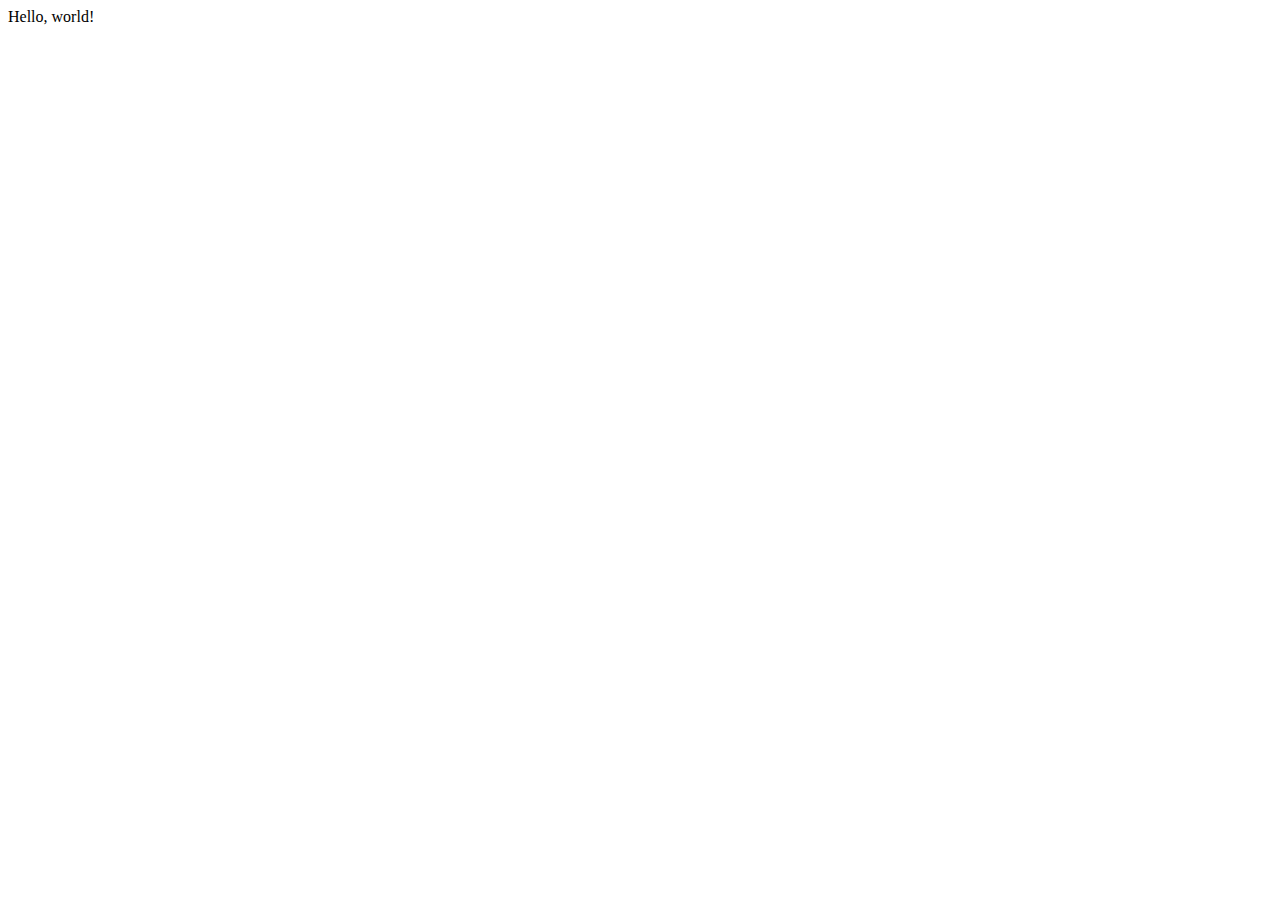
==== index.html @ 50912d26 "2nd commit!" ====
<!DOCTYPE html>
<html lang="en">
<head>
    <meta charset="UTF-8">
    <meta http-equiv="X-UA-Compatible" content="IE=edge">
    <meta name="viewport" content="width=device-width, initial-scale=1.0">
    <title>Jack Pashayan</title>
</head>
<body>
    <div>Hello, world!</div>
</body>
</html>
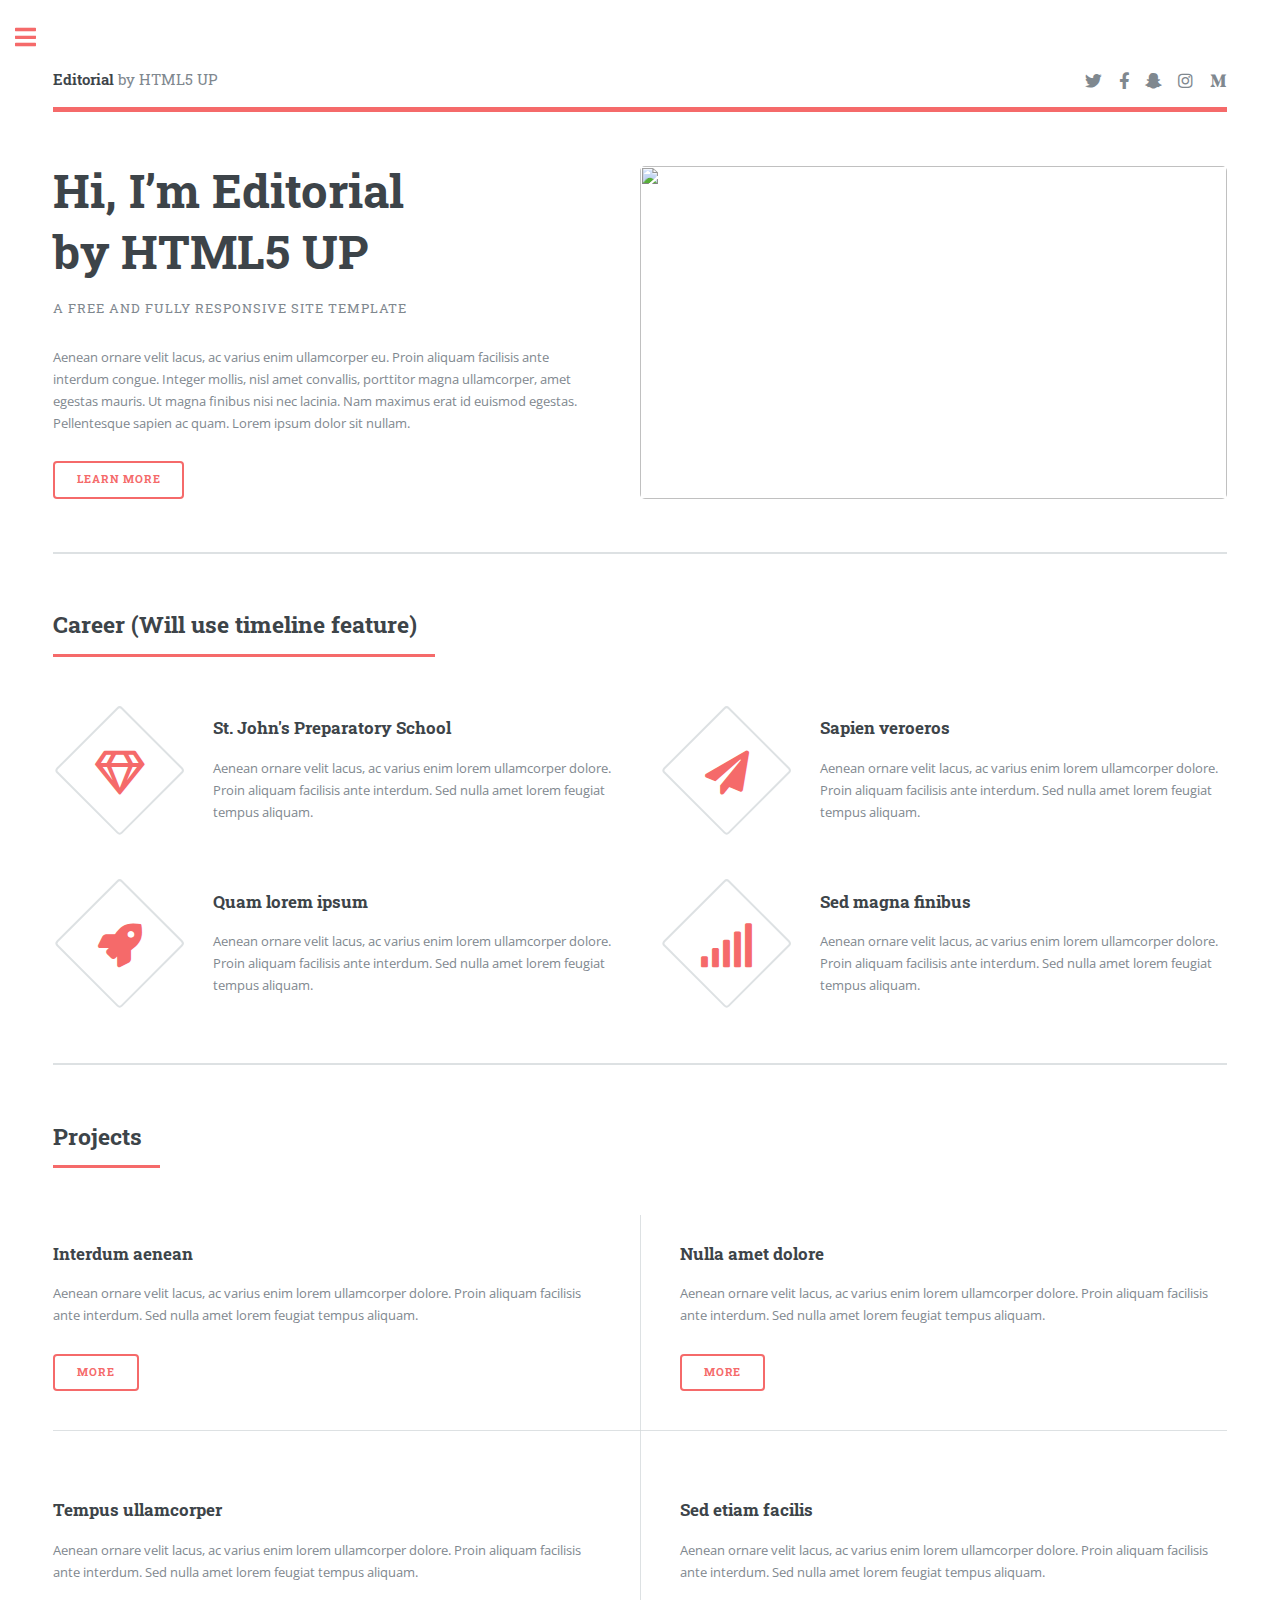
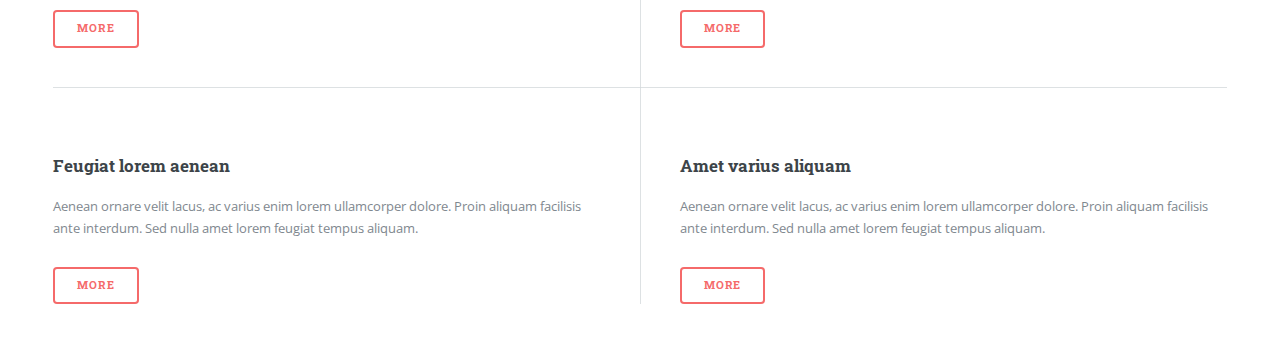
==== commit 8153301e: "setup, more to do" ====
--- a/index.html
+++ b/index.html
@@ -4,9 +4,240 @@
     <meta charset="UTF-8">
     <meta http-equiv="X-UA-Compatible" content="IE=edge">
     <meta name="viewport" content="width=device-width, initial-scale=1.0">
+    <link rel="stylesheet" href="assets/css/main.css">
+
     <title>Jack Pashayan</title>
 </head>
-<body>
-    <div>Hello, world!</div>
+<body class="is-preload">
+    <!-- Wrapper -->
+			<div id="wrapper">
+
+				<!-- Main -->
+					<div id="main">
+						<div class="inner">
+
+							<!-- Header -->
+								<header id="header">
+									<a href="index.html" class="logo"><strong>Editorial</strong> by HTML5 UP</a>
+									<ul class="icons">
+										<li><a href="#" class="icon brands fa-twitter"><span class="label">Twitter</span></a></li>
+										<li><a href="#" class="icon brands fa-facebook-f"><span class="label">Facebook</span></a></li>
+										<li><a href="#" class="icon brands fa-snapchat-ghost"><span class="label">Snapchat</span></a></li>
+										<li><a href="#" class="icon brands fa-instagram"><span class="label">Instagram</span></a></li>
+										<li><a href="#" class="icon brands fa-medium-m"><span class="label">Medium</span></a></li>
+									</ul>
+								</header>
+
+							<!-- Banner -->
+								<section id="banner">
+									<div class="content">
+										<header>
+											<h1>Hi, I’m Editorial<br />by HTML5 UP</h1>
+											<p>A free and fully responsive site template</p>
+										</header>
+										<p>Aenean ornare velit lacus, ac varius enim ullamcorper eu. Proin aliquam facilisis ante interdum congue. Integer mollis, nisl amet convallis, porttitor magna ullamcorper, amet egestas mauris. Ut magna finibus nisi nec lacinia. Nam maximus erat id euismod egestas. Pellentesque sapien ac quam. Lorem ipsum dolor sit nullam.</p>
+										<ul class="actions">
+											<li><a href="#" class="button big">Learn More</a></li>
+										</ul>
+									</div>
+									<span class="image object">
+										<img src="images/pic10.jpg" alt="" />
+									</span>
+								</section>
+
+							<!-- Section -->
+								<section>
+									<header class="major">
+										<h2>Career (Will use timeline feature)</h2>
+									</header>
+									<div class="features">
+										<article>
+											<span class="icon fa-gem"></span>
+											<div class="content">
+												<h3>St. John's Preparatory School</h3>
+												<p>Aenean ornare velit lacus, ac varius enim lorem ullamcorper dolore. Proin aliquam facilisis ante interdum. Sed nulla amet lorem feugiat tempus aliquam.</p>
+											</div>
+										</article>
+										<article>
+											<span class="icon solid fa-paper-plane"></span>
+											<div class="content">
+												<h3>Sapien veroeros</h3>
+												<p>Aenean ornare velit lacus, ac varius enim lorem ullamcorper dolore. Proin aliquam facilisis ante interdum. Sed nulla amet lorem feugiat tempus aliquam.</p>
+											</div>
+										</article>
+										<article>
+											<span class="icon solid fa-rocket"></span>
+											<div class="content">
+												<h3>Quam lorem ipsum</h3>
+												<p>Aenean ornare velit lacus, ac varius enim lorem ullamcorper dolore. Proin aliquam facilisis ante interdum. Sed nulla amet lorem feugiat tempus aliquam.</p>
+											</div>
+										</article>
+										<article>
+											<span class="icon solid fa-signal"></span>
+											<div class="content">
+												<h3>Sed magna finibus</h3>
+												<p>Aenean ornare velit lacus, ac varius enim lorem ullamcorper dolore. Proin aliquam facilisis ante interdum. Sed nulla amet lorem feugiat tempus aliquam.</p>
+											</div>
+										</article>
+									</div>
+								</section>
+
+							<!-- Section -->
+								<section>
+									<header class="major">
+										<h2>Projects</h2>
+									</header>
+									<div class="posts">
+										<article>
+											<a href="#" class="image"><img src="images/pic01.jpg" alt="" /></a>
+											<h3>Interdum aenean</h3>
+											<p>Aenean ornare velit lacus, ac varius enim lorem ullamcorper dolore. Proin aliquam facilisis ante interdum. Sed nulla amet lorem feugiat tempus aliquam.</p>
+											<ul class="actions">
+												<li><a href="#" class="button">More</a></li>
+											</ul>
+										</article>
+										<article>
+											<a href="#" class="image"><img src="images/pic02.jpg" alt="" /></a>
+											<h3>Nulla amet dolore</h3>
+											<p>Aenean ornare velit lacus, ac varius enim lorem ullamcorper dolore. Proin aliquam facilisis ante interdum. Sed nulla amet lorem feugiat tempus aliquam.</p>
+											<ul class="actions">
+												<li><a href="#" class="button">More</a></li>
+											</ul>
+										</article>
+										<article>
+											<a href="#" class="image"><img src="images/pic03.jpg" alt="" /></a>
+											<h3>Tempus ullamcorper</h3>
+											<p>Aenean ornare velit lacus, ac varius enim lorem ullamcorper dolore. Proin aliquam facilisis ante interdum. Sed nulla amet lorem feugiat tempus aliquam.</p>
+											<ul class="actions">
+												<li><a href="#" class="button">More</a></li>
+											</ul>
+										</article>
+										<article>
+											<a href="#" class="image"><img src="images/pic04.jpg" alt="" /></a>
+											<h3>Sed etiam facilis</h3>
+											<p>Aenean ornare velit lacus, ac varius enim lorem ullamcorper dolore. Proin aliquam facilisis ante interdum. Sed nulla amet lorem feugiat tempus aliquam.</p>
+											<ul class="actions">
+												<li><a href="#" class="button">More</a></li>
+											</ul>
+										</article>
+										<article>
+											<a href="#" class="image"><img src="images/pic05.jpg" alt="" /></a>
+											<h3>Feugiat lorem aenean</h3>
+											<p>Aenean ornare velit lacus, ac varius enim lorem ullamcorper dolore. Proin aliquam facilisis ante interdum. Sed nulla amet lorem feugiat tempus aliquam.</p>
+											<ul class="actions">
+												<li><a href="#" class="button">More</a></li>
+											</ul>
+										</article>
+										<article>
+											<a href="#" class="image"><img src="images/pic06.jpg" alt="" /></a>
+											<h3>Amet varius aliquam</h3>
+											<p>Aenean ornare velit lacus, ac varius enim lorem ullamcorper dolore. Proin aliquam facilisis ante interdum. Sed nulla amet lorem feugiat tempus aliquam.</p>
+											<ul class="actions">
+												<li><a href="#" class="button">More</a></li>
+											</ul>
+										</article>
+									</div>
+								</section>
+
+						</div>
+					</div>
+
+				<!-- Sidebar -->
+					<div id="sidebar">
+						<div class="inner">
+
+							<!-- Search -->
+								<section id="search" class="alt">
+									<form method="post" action="#">
+										<input type="text" name="query" id="query" placeholder="Search" />
+									</form>
+								</section>
+
+							<!-- Menu -->
+								<nav id="menu">
+									<header class="major">
+										<h2>Menu</h2>
+									</header>
+									<ul>
+										<li><a href="index.html">Homepage</a></li>
+										<li><a href="generic.html">Generic</a></li>
+										<li>
+											<span class="opener">Submenu</span>
+											<ul>
+												<li><a href="#">Lorem Dolor</a></li>
+												<li><a href="#">Ipsum Adipiscing</a></li>
+											</ul>
+										</li>
+										<li><a href="#">Etiam Dolore</a></li>
+										<li><a href="#">Adipiscing</a></li>
+										<li>
+											<span class="opener">Another Submenu</span>
+											<ul>
+												<li><a href="#">Lorem Dolor</a></li>
+												<li><a href="#">Ipsum Adipiscing</a></li>
+											</ul>
+										</li>
+										<li><a href="#">Maximus Erat</a></li>
+										<li><a href="#">Sapien Mauris</a></li>
+									</ul>
+								</nav>
+
+							<!-- Section -->
+								<section>
+									<header class="major">
+										<h2>Ante interdum</h2>
+									</header>
+									<div class="mini-posts">
+										<article>
+											<a href="#" class="image"><img src="images/pic07.jpg" alt="" /></a>
+											<p>Aenean ornare velit lacus, ac varius enim lorem ullamcorper dolore aliquam.</p>
+										</article>
+										<article>
+											<a href="#" class="image"><img src="images/pic08.jpg" alt="" /></a>
+											<p>Aenean ornare velit lacus, ac varius enim lorem ullamcorper dolore aliquam.</p>
+										</article>
+										<article>
+											<a href="#" class="image"><img src="images/pic09.jpg" alt="" /></a>
+											<p>Aenean ornare velit lacus, ac varius enim lorem ullamcorper dolore aliquam.</p>
+										</article>
+									</div>
+									<ul class="actions">
+										<li><a href="#" class="button">More</a></li>
+									</ul>
+								</section>
+
+							<!-- Section -->
+								<section>
+									<header class="major">
+										<h2>Get in touch with me</h2>
+									</header>
+									<p>Sed varius enim lorem ullamcorper dolore aliquam aenean ornare velit lacus, ac varius enim lorem ullamcorper dolore. Proin sed aliquam facilisis ante interdum. Sed nulla amet lorem feugiat tempus aliquam.</p>
+									<ul class="contact">
+										<li class="icon solid fa-envelope"><a href="#">pashayanjack@gmail.com</a></li>
+										<li class="icon solid fa-phone">(978) 729-8118</li>
+										<li class="icon solid fa-home">82 Ossipee St Somerville, MA 02144<br />
+										Nashville, TN 00000-0000</li>
+									</ul>
+								</section>
+
+							<!-- Footer -->
+								<footer id="footer">
+									<p class="copyright">&copy; Untitled. All rights reserved. Demo Images: <a href="https://unsplash.com">Unsplash</a>. Design: <a href="https://html5up.net">HTML5 UP</a>.</p>
+								</footer>
+
+						</div>
+					</div>
+
+			</div>
+
+		<!-- Scripts -->
+			<script src="assets/js/jquery.min.js"></script>
+			<script src="assets/js/browser.min.js"></script>
+			<script src="assets/js/breakpoints.min.js"></script>
+			<script src="assets/js/util.js"></script>
+			<script src="assets/js/main.js"></script>
+
+	</body>
+</html>
 </body>
 </html>--- a/assets/css/main.css
+++ b/assets/css/main.css
@@ -0,0 +1,2281 @@
+@import url(fontawesome-all.min.css);
+@import url("https://fonts.googleapis.com/css?family=Open+Sans:400,600,400italic,600italic|Roboto+Slab:400,700");
+/*
+	Editorial by HTML5 UP
+	html5up.net | @ajlkn
+	Free for personal and commercial use under the CCA 3.0 license (html5up.net/license)
+*/
+html, body, div, span, applet, object,
+iframe, h1, h2, h3, h4, h5, h6, p, blockquote,
+pre, a, abbr, acronym, address, big, cite,
+code, del, dfn, em, img, ins, kbd, q, s, samp,
+small, strike, strong, sub, sup, tt, var, b,
+u, i, center, dl, dt, dd, ol, ul, li, fieldset,
+form, label, legend, table, caption, tbody,
+tfoot, thead, tr, th, td, article, aside,
+canvas, details, embed, figure, figcaption,
+footer, header, hgroup, menu, nav, output, ruby,
+section, summary, time, mark, audio, video {
+  margin: 0;
+  padding: 0;
+  border: 0;
+  font-size: 100%;
+  font: inherit;
+  vertical-align: baseline; }
+
+article, aside, details, figcaption, figure,
+footer, header, hgroup, menu, nav, section {
+  display: block; }
+
+body {
+  line-height: 1; }
+
+ol, ul {
+  list-style: none; }
+
+blockquote, q {
+  quotes: none; }
+  blockquote:before, blockquote:after, q:before, q:after {
+    content: '';
+    content: none; }
+
+table {
+  border-collapse: collapse;
+  border-spacing: 0; }
+
+body {
+  -webkit-text-size-adjust: none; }
+
+mark {
+  background-color: transparent;
+  color: inherit; }
+
+input::-moz-focus-inner {
+  border: 0;
+  padding: 0; }
+
+input, select, textarea {
+  -moz-appearance: none;
+  -webkit-appearance: none;
+  -ms-appearance: none;
+  appearance: none; }
+
+/* Basic */
+@-ms-viewport {
+  width: device-width; }
+
+body {
+  -ms-overflow-style: scrollbar; }
+
+@media screen and (max-width: 480px) {
+  html, body {
+    min-width: 320px; } }
+
+html {
+  box-sizing: border-box; }
+
+*, *:before, *:after {
+  box-sizing: inherit; }
+
+body {
+  background: #ffffff; }
+  body.is-preload *, body.is-preload *:before, body.is-preload *:after, body.is-resizing *, body.is-resizing *:before, body.is-resizing *:after {
+    -moz-animation: none !important;
+    -webkit-animation: none !important;
+    -ms-animation: none !important;
+    animation: none !important;
+    -moz-transition: none !important;
+    -webkit-transition: none !important;
+    -ms-transition: none !important;
+    transition: none !important; }
+
+/* Type */
+body, input, select, textarea {
+  color: #7f888f;
+  font-family: "Open Sans", sans-serif;
+  font-size: 13pt;
+  font-weight: 400;
+  line-height: 1.65; }
+  @media screen and (max-width: 1680px) {
+    body, input, select, textarea {
+      font-size: 11pt; } }
+  @media screen and (max-width: 1280px) {
+    body, input, select, textarea {
+      font-size: 10pt; } }
+  @media screen and (max-width: 360px) {
+    body, input, select, textarea {
+      font-size: 9pt; } }
+
+a {
+  -moz-transition: color 0.2s ease-in-out, border-bottom-color 0.2s ease-in-out;
+  -webkit-transition: color 0.2s ease-in-out, border-bottom-color 0.2s ease-in-out;
+  -ms-transition: color 0.2s ease-in-out, border-bottom-color 0.2s ease-in-out;
+  transition: color 0.2s ease-in-out, border-bottom-color 0.2s ease-in-out;
+  border-bottom: dotted 1px;
+  color: #f56a6a;
+  text-decoration: none; }
+  a:hover {
+    border-bottom-color: #f56a6a;
+    color: #f56a6a !important; }
+    a:hover strong {
+      color: inherit; }
+
+strong, b {
+  color: #3d4449;
+  font-weight: 600; }
+
+em, i {
+  font-style: italic; }
+
+p {
+  margin: 0 0 2em 0; }
+
+h1, h2, h3, h4, h5, h6 {
+  color: #3d4449;
+  font-family: "Roboto Slab", serif;
+  font-weight: 700;
+  line-height: 1.5;
+  margin: 0 0 1em 0; }
+  h1 a, h2 a, h3 a, h4 a, h5 a, h6 a {
+    color: inherit;
+    text-decoration: none;
+    border-bottom: 0; }
+
+h1 {
+  font-size: 4em;
+  margin: 0 0 0.5em 0;
+  line-height: 1.3; }
+
+h2 {
+  font-size: 1.75em; }
+
+h3 {
+  font-size: 1.25em; }
+
+h4 {
+  font-size: 1.1em; }
+
+h5 {
+  font-size: 0.9em; }
+
+h6 {
+  font-size: 0.7em; }
+
+@media screen and (max-width: 1680px) {
+  h1 {
+    font-size: 3.5em; } }
+
+@media screen and (max-width: 980px) {
+  h1 {
+    font-size: 3.25em; } }
+
+@media screen and (max-width: 736px) {
+  h1 {
+    font-size: 2em;
+    line-height: 1.4; }
+  h2 {
+    font-size: 1.5em; } }
+
+sub {
+  font-size: 0.8em;
+  position: relative;
+  top: 0.5em; }
+
+sup {
+  font-size: 0.8em;
+  position: relative;
+  top: -0.5em; }
+
+blockquote {
+  border-left: solid 3px rgba(210, 215, 217, 0.75);
+  font-style: italic;
+  margin: 0 0 2em 0;
+  padding: 0.5em 0 0.5em 2em; }
+
+code {
+  background: rgba(230, 235, 237, 0.25);
+  border-radius: 0.375em;
+  border: solid 1px rgba(210, 215, 217, 0.75);
+  font-family: "Courier New", monospace;
+  font-size: 0.9em;
+  margin: 0 0.25em;
+  padding: 0.25em 0.65em; }
+
+pre {
+  -webkit-overflow-scrolling: touch;
+  font-family: "Courier New", monospace;
+  font-size: 0.9em;
+  margin: 0 0 2em 0; }
+  pre code {
+    display: block;
+    line-height: 1.75;
+    padding: 1em 1.5em;
+    overflow-x: auto; }
+
+hr {
+  border: 0;
+  border-bottom: solid 1px rgba(210, 215, 217, 0.75);
+  margin: 2em 0; }
+  hr.major {
+    margin: 3em 0; }
+
+.align-left {
+  text-align: left; }
+
+.align-center {
+  text-align: center; }
+
+.align-right {
+  text-align: right; }
+
+/* Row */
+.row {
+  display: flex;
+  flex-wrap: wrap;
+  box-sizing: border-box;
+  align-items: stretch; }
+  .row > * {
+    box-sizing: border-box; }
+  .row.gtr-uniform > * > :last-child {
+    margin-bottom: 0; }
+  .row.aln-left {
+    justify-content: flex-start; }
+  .row.aln-center {
+    justify-content: center; }
+  .row.aln-right {
+    justify-content: flex-end; }
+  .row.aln-top {
+    align-items: flex-start; }
+  .row.aln-middle {
+    align-items: center; }
+  .row.aln-bottom {
+    align-items: flex-end; }
+  .row > .imp {
+    order: -1; }
+  .row > .col-1 {
+    width: 8.33333%; }
+  .row > .off-1 {
+    margin-left: 8.33333%; }
+  .row > .col-2 {
+    width: 16.66667%; }
+  .row > .off-2 {
+    margin-left: 16.66667%; }
+  .row > .col-3 {
+    width: 25%; }
+  .row > .off-3 {
+    margin-left: 25%; }
+  .row > .col-4 {
+    width: 33.33333%; }
+  .row > .off-4 {
+    margin-left: 33.33333%; }
+  .row > .col-5 {
+    width: 41.66667%; }
+  .row > .off-5 {
+    margin-left: 41.66667%; }
+  .row > .col-6 {
+    width: 50%; }
+  .row > .off-6 {
+    margin-left: 50%; }
+  .row > .col-7 {
+    width: 58.33333%; }
+  .row > .off-7 {
+    margin-left: 58.33333%; }
+  .row > .col-8 {
+    width: 66.66667%; }
+  .row > .off-8 {
+    margin-left: 66.66667%; }
+  .row > .col-9 {
+    width: 75%; }
+  .row > .off-9 {
+    margin-left: 75%; }
+  .row > .col-10 {
+    width: 83.33333%; }
+  .row > .off-10 {
+    margin-left: 83.33333%; }
+  .row > .col-11 {
+    width: 91.66667%; }
+  .row > .off-11 {
+    margin-left: 91.66667%; }
+  .row > .col-12 {
+    width: 100%; }
+  .row > .off-12 {
+    margin-left: 100%; }
+  .row.gtr-0 {
+    margin-top: 0;
+    margin-left: 0em; }
+    .row.gtr-0 > * {
+      padding: 0 0 0 0em; }
+    .row.gtr-0.gtr-uniform {
+      margin-top: 0em; }
+      .row.gtr-0.gtr-uniform > * {
+        padding-top: 0em; }
+  .row.gtr-25 {
+    margin-top: 0;
+    margin-left: -0.375em; }
+    .row.gtr-25 > * {
+      padding: 0 0 0 0.375em; }
+    .row.gtr-25.gtr-uniform {
+      margin-top: -0.375em; }
+      .row.gtr-25.gtr-uniform > * {
+        padding-top: 0.375em; }
+  .row.gtr-50 {
+    margin-top: 0;
+    margin-left: -0.75em; }
+    .row.gtr-50 > * {
+      padding: 0 0 0 0.75em; }
+    .row.gtr-50.gtr-uniform {
+      margin-top: -0.75em; }
+      .row.gtr-50.gtr-uniform > * {
+        padding-top: 0.75em; }
+  .row {
+    margin-top: 0;
+    margin-left: -1.5em; }
+    .row > * {
+      padding: 0 0 0 1.5em; }
+    .row.gtr-uniform {
+      margin-top: -1.5em; }
+      .row.gtr-uniform > * {
+        padding-top: 1.5em; }
+  .row.gtr-150 {
+    margin-top: 0;
+    margin-left: -2.25em; }
+    .row.gtr-150 > * {
+      padding: 0 0 0 2.25em; }
+    .row.gtr-150.gtr-uniform {
+      margin-top: -2.25em; }
+      .row.gtr-150.gtr-uniform > * {
+        padding-top: 2.25em; }
+  .row.gtr-200 {
+    margin-top: 0;
+    margin-left: -3em; }
+    .row.gtr-200 > * {
+      padding: 0 0 0 3em; }
+    .row.gtr-200.gtr-uniform {
+      margin-top: -3em; }
+      .row.gtr-200.gtr-uniform > * {
+        padding-top: 3em; }
+  @media screen and (max-width: 1680px) {
+    .row {
+      display: flex;
+      flex-wrap: wrap;
+      box-sizing: border-box;
+      align-items: stretch; }
+      .row > * {
+        box-sizing: border-box; }
+      .row.gtr-uniform > * > :last-child {
+        margin-bottom: 0; }
+      .row.aln-left {
+        justify-content: flex-start; }
+      .row.aln-center {
+        justify-content: center; }
+      .row.aln-right {
+        justify-content: flex-end; }
+      .row.aln-top {
+        align-items: flex-start; }
+      .row.aln-middle {
+        align-items: center; }
+      .row.aln-bottom {
+        align-items: flex-end; }
+      .row > .imp-xlarge {
+        order: -1; }
+      .row > .col-1-xlarge {
+        width: 8.33333%; }
+      .row > .off-1-xlarge {
+        margin-left: 8.33333%; }
+      .row > .col-2-xlarge {
+        width: 16.66667%; }
+      .row > .off-2-xlarge {
+        margin-left: 16.66667%; }
+      .row > .col-3-xlarge {
+        width: 25%; }
+      .row > .off-3-xlarge {
+        margin-left: 25%; }
+      .row > .col-4-xlarge {
+        width: 33.33333%; }
+      .row > .off-4-xlarge {
+        margin-left: 33.33333%; }
+      .row > .col-5-xlarge {
+        width: 41.66667%; }
+      .row > .off-5-xlarge {
+        margin-left: 41.66667%; }
+      .row > .col-6-xlarge {
+        width: 50%; }
+      .row > .off-6-xlarge {
+        margin-left: 50%; }
+      .row > .col-7-xlarge {
+        width: 58.33333%; }
+      .row > .off-7-xlarge {
+        margin-left: 58.33333%; }
+      .row > .col-8-xlarge {
+        width: 66.66667%; }
+      .row > .off-8-xlarge {
+        margin-left: 66.66667%; }
+      .row > .col-9-xlarge {
+        width: 75%; }
+      .row > .off-9-xlarge {
+        margin-left: 75%; }
+      .row > .col-10-xlarge {
+        width: 83.33333%; }
+      .row > .off-10-xlarge {
+        margin-left: 83.33333%; }
+      .row > .col-11-xlarge {
+        width: 91.66667%; }
+      .row > .off-11-xlarge {
+        margin-left: 91.66667%; }
+      .row > .col-12-xlarge {
+        width: 100%; }
+      .row > .off-12-xlarge {
+        margin-left: 100%; }
+      .row.gtr-0 {
+        margin-top: 0;
+        margin-left: 0em; }
+        .row.gtr-0 > * {
+          padding: 0 0 0 0em; }
+        .row.gtr-0.gtr-uniform {
+          margin-top: 0em; }
+          .row.gtr-0.gtr-uniform > * {
+            padding-top: 0em; }
+      .row.gtr-25 {
+        margin-top: 0;
+        margin-left: -0.375em; }
+        .row.gtr-25 > * {
+          padding: 0 0 0 0.375em; }
+        .row.gtr-25.gtr-uniform {
+          margin-top: -0.375em; }
+          .row.gtr-25.gtr-uniform > * {
+            padding-top: 0.375em; }
+      .row.gtr-50 {
+        margin-top: 0;
+        margin-left: -0.75em; }
+        .row.gtr-50 > * {
+          padding: 0 0 0 0.75em; }
+        .row.gtr-50.gtr-uniform {
+          margin-top: -0.75em; }
+          .row.gtr-50.gtr-uniform > * {
+            padding-top: 0.75em; }
+      .row {
+        margin-top: 0;
+        margin-left: -1.5em; }
+        .row > * {
+          padding: 0 0 0 1.5em; }
+        .row.gtr-uniform {
+          margin-top: -1.5em; }
+          .row.gtr-uniform > * {
+            padding-top: 1.5em; }
+      .row.gtr-150 {
+        margin-top: 0;
+        margin-left: -2.25em; }
+        .row.gtr-150 > * {
+          padding: 0 0 0 2.25em; }
+        .row.gtr-150.gtr-uniform {
+          margin-top: -2.25em; }
+          .row.gtr-150.gtr-uniform > * {
+            padding-top: 2.25em; }
+      .row.gtr-200 {
+        margin-top: 0;
+        margin-left: -3em; }
+        .row.gtr-200 > * {
+          padding: 0 0 0 3em; }
+        .row.gtr-200.gtr-uniform {
+          margin-top: -3em; }
+          .row.gtr-200.gtr-uniform > * {
+            padding-top: 3em; } }
+  @media screen and (max-width: 1280px) {
+    .row {
+      display: flex;
+      flex-wrap: wrap;
+      box-sizing: border-box;
+      align-items: stretch; }
+      .row > * {
+        box-sizing: border-box; }
+      .row.gtr-uniform > * > :last-child {
+        margin-bottom: 0; }
+      .row.aln-left {
+        justify-content: flex-start; }
+      .row.aln-center {
+        justify-content: center; }
+      .row.aln-right {
+        justify-content: flex-end; }
+      .row.aln-top {
+        align-items: flex-start; }
+      .row.aln-middle {
+        align-items: center; }
+      .row.aln-bottom {
+        align-items: flex-end; }
+      .row > .imp-large {
+        order: -1; }
+      .row > .col-1-large {
+        width: 8.33333%; }
+      .row > .off-1-large {
+        margin-left: 8.33333%; }
+      .row > .col-2-large {
+        width: 16.66667%; }
+      .row > .off-2-large {
+        margin-left: 16.66667%; }
+      .row > .col-3-large {
+        width: 25%; }
+      .row > .off-3-large {
+        margin-left: 25%; }
+      .row > .col-4-large {
+        width: 33.33333%; }
+      .row > .off-4-large {
+        margin-left: 33.33333%; }
+      .row > .col-5-large {
+        width: 41.66667%; }
+      .row > .off-5-large {
+        margin-left: 41.66667%; }
+      .row > .col-6-large {
+        width: 50%; }
+      .row > .off-6-large {
+        margin-left: 50%; }
+      .row > .col-7-large {
+        width: 58.33333%; }
+      .row > .off-7-large {
+        margin-left: 58.33333%; }
+      .row > .col-8-large {
+        width: 66.66667%; }
+      .row > .off-8-large {
+        margin-left: 66.66667%; }
+      .row > .col-9-large {
+        width: 75%; }
+      .row > .off-9-large {
+        margin-left: 75%; }
+      .row > .col-10-large {
+        width: 83.33333%; }
+      .row > .off-10-large {
+        margin-left: 83.33333%; }
+      .row > .col-11-large {
+        width: 91.66667%; }
+      .row > .off-11-large {
+        margin-left: 91.66667%; }
+      .row > .col-12-large {
+        width: 100%; }
+      .row > .off-12-large {
+        margin-left: 100%; }
+      .row.gtr-0 {
+        margin-top: 0;
+        margin-left: 0em; }
+        .row.gtr-0 > * {
+          padding: 0 0 0 0em; }
+        .row.gtr-0.gtr-uniform {
+          margin-top: 0em; }
+          .row.gtr-0.gtr-uniform > * {
+            padding-top: 0em; }
+      .row.gtr-25 {
+        margin-top: 0;
+        margin-left: -0.375em; }
+        .row.gtr-25 > * {
+          padding: 0 0 0 0.375em; }
+        .row.gtr-25.gtr-uniform {
+          margin-top: -0.375em; }
+          .row.gtr-25.gtr-uniform > * {
+            padding-top: 0.375em; }
+      .row.gtr-50 {
+        margin-top: 0;
+        margin-left: -0.75em; }
+        .row.gtr-50 > * {
+          padding: 0 0 0 0.75em; }
+        .row.gtr-50.gtr-uniform {
+          margin-top: -0.75em; }
+          .row.gtr-50.gtr-uniform > * {
+            padding-top: 0.75em; }
+      .row {
+        margin-top: 0;
+        margin-left: -1.5em; }
+        .row > * {
+          padding: 0 0 0 1.5em; }
+        .row.gtr-uniform {
+          margin-top: -1.5em; }
+          .row.gtr-uniform > * {
+            padding-top: 1.5em; }
+      .row.gtr-150 {
+        margin-top: 0;
+        margin-left: -2.25em; }
+        .row.gtr-150 > * {
+          padding: 0 0 0 2.25em; }
+        .row.gtr-150.gtr-uniform {
+          margin-top: -2.25em; }
+          .row.gtr-150.gtr-uniform > * {
+            padding-top: 2.25em; }
+      .row.gtr-200 {
+        margin-top: 0;
+        margin-left: -3em; }
+        .row.gtr-200 > * {
+          padding: 0 0 0 3em; }
+        .row.gtr-200.gtr-uniform {
+          margin-top: -3em; }
+          .row.gtr-200.gtr-uniform > * {
+            padding-top: 3em; } }
+  @media screen and (max-width: 980px) {
+    .row {
+      display: flex;
+      flex-wrap: wrap;
+      box-sizing: border-box;
+      align-items: stretch; }
+      .row > * {
+        box-sizing: border-box; }
+      .row.gtr-uniform > * > :last-child {
+        margin-bottom: 0; }
+      .row.aln-left {
+        justify-content: flex-start; }
+      .row.aln-center {
+        justify-content: center; }
+      .row.aln-right {
+        justify-content: flex-end; }
+      .row.aln-top {
+        align-items: flex-start; }
+      .row.aln-middle {
+        align-items: center; }
+      .row.aln-bottom {
+        align-items: flex-end; }
+      .row > .imp-medium {
+        order: -1; }
+      .row > .col-1-medium {
+        width: 8.33333%; }
+      .row > .off-1-medium {
+        margin-left: 8.33333%; }
+      .row > .col-2-medium {
+        width: 16.66667%; }
+      .row > .off-2-medium {
+        margin-left: 16.66667%; }
+      .row > .col-3-medium {
+        width: 25%; }
+      .row > .off-3-medium {
+        margin-left: 25%; }
+      .row > .col-4-medium {
+        width: 33.33333%; }
+      .row > .off-4-medium {
+        margin-left: 33.33333%; }
+      .row > .col-5-medium {
+        width: 41.66667%; }
+      .row > .off-5-medium {
+        margin-left: 41.66667%; }
+      .row > .col-6-medium {
+        width: 50%; }
+      .row > .off-6-medium {
+        margin-left: 50%; }
+      .row > .col-7-medium {
+        width: 58.33333%; }
+      .row > .off-7-medium {
+        margin-left: 58.33333%; }
+      .row > .col-8-medium {
+        width: 66.66667%; }
+      .row > .off-8-medium {
+        margin-left: 66.66667%; }
+      .row > .col-9-medium {
+        width: 75%; }
+      .row > .off-9-medium {
+        margin-left: 75%; }
+      .row > .col-10-medium {
+        width: 83.33333%; }
+      .row > .off-10-medium {
+        margin-left: 83.33333%; }
+      .row > .col-11-medium {
+        width: 91.66667%; }
+      .row > .off-11-medium {
+        margin-left: 91.66667%; }
+      .row > .col-12-medium {
+        width: 100%; }
+      .row > .off-12-medium {
+        margin-left: 100%; }
+      .row.gtr-0 {
+        margin-top: 0;
+        margin-left: 0em; }
+        .row.gtr-0 > * {
+          padding: 0 0 0 0em; }
+        .row.gtr-0.gtr-uniform {
+          margin-top: 0em; }
+          .row.gtr-0.gtr-uniform > * {
+            padding-top: 0em; }
+      .row.gtr-25 {
+        margin-top: 0;
+        margin-left: -0.375em; }
+        .row.gtr-25 > * {
+          padding: 0 0 0 0.375em; }
+        .row.gtr-25.gtr-uniform {
+          margin-top: -0.375em; }
+          .row.gtr-25.gtr-uniform > * {
+            padding-top: 0.375em; }
+      .row.gtr-50 {
+        margin-top: 0;
+        margin-left: -0.75em; }
+        .row.gtr-50 > * {
+          padding: 0 0 0 0.75em; }
+        .row.gtr-50.gtr-uniform {
+          margin-top: -0.75em; }
+          .row.gtr-50.gtr-uniform > * {
+            padding-top: 0.75em; }
+      .row {
+        margin-top: 0;
+        margin-left: -1.5em; }
+        .row > * {
+          padding: 0 0 0 1.5em; }
+        .row.gtr-uniform {
+          margin-top: -1.5em; }
+          .row.gtr-uniform > * {
+            padding-top: 1.5em; }
+      .row.gtr-150 {
+        margin-top: 0;
+        margin-left: -2.25em; }
+        .row.gtr-150 > * {
+          padding: 0 0 0 2.25em; }
+        .row.gtr-150.gtr-uniform {
+          margin-top: -2.25em; }
+          .row.gtr-150.gtr-uniform > * {
+            padding-top: 2.25em; }
+      .row.gtr-200 {
+        margin-top: 0;
+        margin-left: -3em; }
+        .row.gtr-200 > * {
+          padding: 0 0 0 3em; }
+        .row.gtr-200.gtr-uniform {
+          margin-top: -3em; }
+          .row.gtr-200.gtr-uniform > * {
+            padding-top: 3em; } }
+  @media screen and (max-width: 736px) {
+    .row {
+      display: flex;
+      flex-wrap: wrap;
+      box-sizing: border-box;
+      align-items: stretch; }
+      .row > * {
+        box-sizing: border-box; }
+      .row.gtr-uniform > * > :last-child {
+        margin-bottom: 0; }
+      .row.aln-left {
+        justify-content: flex-start; }
+      .row.aln-center {
+        justify-content: center; }
+      .row.aln-right {
+        justify-content: flex-end; }
+      .row.aln-top {
+        align-items: flex-start; }
+      .row.aln-middle {
+        align-items: center; }
+      .row.aln-bottom {
+        align-items: flex-end; }
+      .row > .imp-small {
+        order: -1; }
+      .row > .col-1-small {
+        width: 8.33333%; }
+      .row > .off-1-small {
+        margin-left: 8.33333%; }
+      .row > .col-2-small {
+        width: 16.66667%; }
+      .row > .off-2-small {
+        margin-left: 16.66667%; }
+      .row > .col-3-small {
+        width: 25%; }
+      .row > .off-3-small {
+        margin-left: 25%; }
+      .row > .col-4-small {
+        width: 33.33333%; }
+      .row > .off-4-small {
+        margin-left: 33.33333%; }
+      .row > .col-5-small {
+        width: 41.66667%; }
+      .row > .off-5-small {
+        margin-left: 41.66667%; }
+      .row > .col-6-small {
+        width: 50%; }
+      .row > .off-6-small {
+        margin-left: 50%; }
+      .row > .col-7-small {
+        width: 58.33333%; }
+      .row > .off-7-small {
+        margin-left: 58.33333%; }
+      .row > .col-8-small {
+        width: 66.66667%; }
+      .row > .off-8-small {
+        margin-left: 66.66667%; }
+      .row > .col-9-small {
+        width: 75%; }
+      .row > .off-9-small {
+        margin-left: 75%; }
+      .row > .col-10-small {
+        width: 83.33333%; }
+      .row > .off-10-small {
+        margin-left: 83.33333%; }
+      .row > .col-11-small {
+        width: 91.66667%; }
+      .row > .off-11-small {
+        margin-left: 91.66667%; }
+      .row > .col-12-small {
+        width: 100%; }
+      .row > .off-12-small {
+        margin-left: 100%; }
+      .row.gtr-0 {
+        margin-top: 0;
+        margin-left: 0em; }
+        .row.gtr-0 > * {
+          padding: 0 0 0 0em; }
+        .row.gtr-0.gtr-uniform {
+          margin-top: 0em; }
+          .row.gtr-0.gtr-uniform > * {
+            padding-top: 0em; }
+      .row.gtr-25 {
+        margin-top: 0;
+        margin-left: -0.375em; }
+        .row.gtr-25 > * {
+          padding: 0 0 0 0.375em; }
+        .row.gtr-25.gtr-uniform {
+          margin-top: -0.375em; }
+          .row.gtr-25.gtr-uniform > * {
+            padding-top: 0.375em; }
+      .row.gtr-50 {
+        margin-top: 0;
+        margin-left: -0.75em; }
+        .row.gtr-50 > * {
+          padding: 0 0 0 0.75em; }
+        .row.gtr-50.gtr-uniform {
+          margin-top: -0.75em; }
+          .row.gtr-50.gtr-uniform > * {
+            padding-top: 0.75em; }
+      .row {
+        margin-top: 0;
+        margin-left: -1.5em; }
+        .row > * {
+          padding: 0 0 0 1.5em; }
+        .row.gtr-uniform {
+          margin-top: -1.5em; }
+          .row.gtr-uniform > * {
+            padding-top: 1.5em; }
+      .row.gtr-150 {
+        margin-top: 0;
+        margin-left: -2.25em; }
+        .row.gtr-150 > * {
+          padding: 0 0 0 2.25em; }
+        .row.gtr-150.gtr-uniform {
+          margin-top: -2.25em; }
+          .row.gtr-150.gtr-uniform > * {
+            padding-top: 2.25em; }
+      .row.gtr-200 {
+        margin-top: 0;
+        margin-left: -3em; }
+        .row.gtr-200 > * {
+          padding: 0 0 0 3em; }
+        .row.gtr-200.gtr-uniform {
+          margin-top: -3em; }
+          .row.gtr-200.gtr-uniform > * {
+            padding-top: 3em; } }
+  @media screen and (max-width: 480px) {
+    .row {
+      display: flex;
+      flex-wrap: wrap;
+      box-sizing: border-box;
+      align-items: stretch; }
+      .row > * {
+        box-sizing: border-box; }
+      .row.gtr-uniform > * > :last-child {
+        margin-bottom: 0; }
+      .row.aln-left {
+        justify-content: flex-start; }
+      .row.aln-center {
+        justify-content: center; }
+      .row.aln-right {
+        justify-content: flex-end; }
+      .row.aln-top {
+        align-items: flex-start; }
+      .row.aln-middle {
+        align-items: center; }
+      .row.aln-bottom {
+        align-items: flex-end; }
+      .row > .imp-xsmall {
+        order: -1; }
+      .row > .col-1-xsmall {
+        width: 8.33333%; }
+      .row > .off-1-xsmall {
+        margin-left: 8.33333%; }
+      .row > .col-2-xsmall {
+        width: 16.66667%; }
+      .row > .off-2-xsmall {
+        margin-left: 16.66667%; }
+      .row > .col-3-xsmall {
+        width: 25%; }
+      .row > .off-3-xsmall {
+        margin-left: 25%; }
+      .row > .col-4-xsmall {
+        width: 33.33333%; }
+      .row > .off-4-xsmall {
+        margin-left: 33.33333%; }
+      .row > .col-5-xsmall {
+        width: 41.66667%; }
+      .row > .off-5-xsmall {
+        margin-left: 41.66667%; }
+      .row > .col-6-xsmall {
+        width: 50%; }
+      .row > .off-6-xsmall {
+        margin-left: 50%; }
+      .row > .col-7-xsmall {
+        width: 58.33333%; }
+      .row > .off-7-xsmall {
+        margin-left: 58.33333%; }
+      .row > .col-8-xsmall {
+        width: 66.66667%; }
+      .row > .off-8-xsmall {
+        margin-left: 66.66667%; }
+      .row > .col-9-xsmall {
+        width: 75%; }
+      .row > .off-9-xsmall {
+        margin-left: 75%; }
+      .row > .col-10-xsmall {
+        width: 83.33333%; }
+      .row > .off-10-xsmall {
+        margin-left: 83.33333%; }
+      .row > .col-11-xsmall {
+        width: 91.66667%; }
+      .row > .off-11-xsmall {
+        margin-left: 91.66667%; }
+      .row > .col-12-xsmall {
+        width: 100%; }
+      .row > .off-12-xsmall {
+        margin-left: 100%; }
+      .row.gtr-0 {
+        margin-top: 0;
+        margin-left: 0em; }
+        .row.gtr-0 > * {
+          padding: 0 0 0 0em; }
+        .row.gtr-0.gtr-uniform {
+          margin-top: 0em; }
+          .row.gtr-0.gtr-uniform > * {
+            padding-top: 0em; }
+      .row.gtr-25 {
+        margin-top: 0;
+        margin-left: -0.375em; }
+        .row.gtr-25 > * {
+          padding: 0 0 0 0.375em; }
+        .row.gtr-25.gtr-uniform {
+          margin-top: -0.375em; }
+          .row.gtr-25.gtr-uniform > * {
+            padding-top: 0.375em; }
+      .row.gtr-50 {
+        margin-top: 0;
+        margin-left: -0.75em; }
+        .row.gtr-50 > * {
+          padding: 0 0 0 0.75em; }
+        .row.gtr-50.gtr-uniform {
+          margin-top: -0.75em; }
+          .row.gtr-50.gtr-uniform > * {
+            padding-top: 0.75em; }
+      .row {
+        margin-top: 0;
+        margin-left: -1.5em; }
+        .row > * {
+          padding: 0 0 0 1.5em; }
+        .row.gtr-uniform {
+          margin-top: -1.5em; }
+          .row.gtr-uniform > * {
+            padding-top: 1.5em; }
+      .row.gtr-150 {
+        margin-top: 0;
+        margin-left: -2.25em; }
+        .row.gtr-150 > * {
+          padding: 0 0 0 2.25em; }
+        .row.gtr-150.gtr-uniform {
+          margin-top: -2.25em; }
+          .row.gtr-150.gtr-uniform > * {
+            padding-top: 2.25em; }
+      .row.gtr-200 {
+        margin-top: 0;
+        margin-left: -3em; }
+        .row.gtr-200 > * {
+          padding: 0 0 0 3em; }
+        .row.gtr-200.gtr-uniform {
+          margin-top: -3em; }
+          .row.gtr-200.gtr-uniform > * {
+            padding-top: 3em; } }
+
+/* Section/Article */
+section.special, article.special {
+  text-align: center; }
+
+header p {
+  font-family: "Roboto Slab", serif;
+  font-size: 1em;
+  font-weight: 400;
+  letter-spacing: 0.075em;
+  margin-top: -0.5em;
+  text-transform: uppercase; }
+
+header.major > :last-child {
+  border-bottom: solid 3px #f56a6a;
+  display: inline-block;
+  margin: 0 0 2em 0;
+  padding: 0 0.75em 0.5em 0; }
+
+header.main > :last-child {
+  margin: 0 0 1em 0; }
+
+/* Form */
+form {
+  margin: 0 0 2em 0; }
+
+label {
+  color: #3d4449;
+  display: block;
+  font-size: 0.9em;
+  font-weight: 600;
+  margin: 0 0 1em 0; }
+
+input[type="text"],
+input[type="password"],
+input[type="email"],
+input[type="tel"],
+input[type="search"],
+input[type="url"],
+select,
+textarea {
+  -moz-appearance: none;
+  -webkit-appearance: none;
+  -ms-appearance: none;
+  appearance: none;
+  background: #ffffff;
+  border-radius: 0.375em;
+  border: none;
+  border: solid 1px rgba(210, 215, 217, 0.75);
+  color: inherit;
+  display: block;
+  outline: 0;
+  padding: 0 1em;
+  text-decoration: none;
+  width: 100%; }
+  input[type="text"]:invalid,
+  input[type="password"]:invalid,
+  input[type="email"]:invalid,
+  input[type="tel"]:invalid,
+  input[type="search"]:invalid,
+  input[type="url"]:invalid,
+  select:invalid,
+  textarea:invalid {
+    box-shadow: none; }
+  input[type="text"]:focus,
+  input[type="password"]:focus,
+  input[type="email"]:focus,
+  input[type="tel"]:focus,
+  input[type="search"]:focus,
+  input[type="url"]:focus,
+  select:focus,
+  textarea:focus {
+    border-color: #f56a6a;
+    box-shadow: 0 0 0 1px #f56a6a; }
+
+select {
+  background-image: url("data:image/svg+xml;charset=utf8,%3Csvg xmlns='http://www.w3.org/2000/svg' width='40' height='40' preserveAspectRatio='none' viewBox='0 0 40 40'%3E%3Cpath d='M9.4,12.3l10.4,10.4l10.4-10.4c0.2-0.2,0.5-0.4,0.9-0.4c0.3,0,0.6,0.1,0.9,0.4l3.3,3.3c0.2,0.2,0.4,0.5,0.4,0.9 c0,0.4-0.1,0.6-0.4,0.9L20.7,31.9c-0.2,0.2-0.5,0.4-0.9,0.4c-0.3,0-0.6-0.1-0.9-0.4L4.3,17.3c-0.2-0.2-0.4-0.5-0.4-0.9 c0-0.4,0.1-0.6,0.4-0.9l3.3-3.3c0.2-0.2,0.5-0.4,0.9-0.4S9.1,12.1,9.4,12.3z' fill='rgba(210, 215, 217, 0.75)' /%3E%3C/svg%3E");
+  background-size: 1.25em;
+  background-repeat: no-repeat;
+  background-position: calc(100% - 1em) center;
+  height: 2.75em;
+  padding-right: 2.75em;
+  text-overflow: ellipsis; }
+  select option {
+    color: #3d4449;
+    background: #ffffff; }
+  select:focus::-ms-value {
+    background-color: transparent; }
+  select::-ms-expand {
+    display: none; }
+
+input[type="text"],
+input[type="password"],
+input[type="email"],
+input[type="tel"],
+input[type="search"],
+input[type="url"],
+select {
+  height: 2.75em; }
+
+textarea {
+  padding: 0.75em 1em; }
+
+input[type="checkbox"],
+input[type="radio"] {
+  -moz-appearance: none;
+  -webkit-appearance: none;
+  -ms-appearance: none;
+  appearance: none;
+  display: block;
+  float: left;
+  margin-right: -2em;
+  opacity: 0;
+  width: 1em;
+  z-index: -1; }
+  input[type="checkbox"] + label,
+  input[type="radio"] + label {
+    text-decoration: none;
+    color: #7f888f;
+    cursor: pointer;
+    display: inline-block;
+    font-size: 1em;
+    font-weight: 400;
+    padding-left: 2.4em;
+    padding-right: 0.75em;
+    position: relative; }
+    input[type="checkbox"] + label:before,
+    input[type="radio"] + label:before {
+      -moz-osx-font-smoothing: grayscale;
+      -webkit-font-smoothing: antialiased;
+      display: inline-block;
+      font-style: normal;
+      font-variant: normal;
+      text-rendering: auto;
+      line-height: 1;
+      text-transform: none !important;
+      font-family: 'Font Awesome 5 Free';
+      font-weight: 900; }
+    input[type="checkbox"] + label:before,
+    input[type="radio"] + label:before {
+      background: #ffffff;
+      border-radius: 0.375em;
+      border: solid 1px rgba(210, 215, 217, 0.75);
+      content: '';
+      display: inline-block;
+      font-size: 0.8em;
+      height: 2.0625em;
+      left: 0;
+      line-height: 2.0625em;
+      position: absolute;
+      text-align: center;
+      top: 0;
+      width: 2.0625em; }
+  input[type="checkbox"]:checked + label:before,
+  input[type="radio"]:checked + label:before {
+    background: #3d4449;
+    border-color: #3d4449;
+    color: #ffffff;
+    content: '\f00c'; }
+  input[type="checkbox"]:focus + label:before,
+  input[type="radio"]:focus + label:before {
+    border-color: #f56a6a;
+    box-shadow: 0 0 0 1px #f56a6a; }
+
+input[type="checkbox"] + label:before {
+  border-radius: 0.375em; }
+
+input[type="radio"] + label:before {
+  border-radius: 100%; }
+
+::-webkit-input-placeholder {
+  color: #9fa3a6 !important;
+  opacity: 1.0; }
+
+:-moz-placeholder {
+  color: #9fa3a6 !important;
+  opacity: 1.0; }
+
+::-moz-placeholder {
+  color: #9fa3a6 !important;
+  opacity: 1.0; }
+
+:-ms-input-placeholder {
+  color: #9fa3a6 !important;
+  opacity: 1.0; }
+
+/* Box */
+.box {
+  border-radius: 0.375em;
+  border: solid 1px rgba(210, 215, 217, 0.75);
+  margin-bottom: 2em;
+  padding: 1.5em; }
+  .box > :last-child,
+  .box > :last-child > :last-child,
+  .box > :last-child > :last-child > :last-child {
+    margin-bottom: 0; }
+  .box.alt {
+    border: 0;
+    border-radius: 0;
+    padding: 0; }
+
+/* Icon */
+.icon {
+  text-decoration: none;
+  border-bottom: none;
+  position: relative; }
+  .icon:before {
+    -moz-osx-font-smoothing: grayscale;
+    -webkit-font-smoothing: antialiased;
+    display: inline-block;
+    font-style: normal;
+    font-variant: normal;
+    text-rendering: auto;
+    line-height: 1;
+    text-transform: none !important;
+    font-family: 'Font Awesome 5 Free';
+    font-weight: 400; }
+  .icon > .label {
+    display: none; }
+  .icon:before {
+    line-height: inherit; }
+  .icon.solid:before {
+    font-weight: 900; }
+  .icon.brands:before {
+    font-family: 'Font Awesome 5 Brands'; }
+
+/* Image */
+.image {
+  border-radius: 0.375em;
+  border: 0;
+  display: inline-block;
+  position: relative; }
+  .image img {
+    border-radius: 0.375em;
+    display: block; }
+  .image.left, .image.right {
+    max-width: 40%; }
+    .image.left img, .image.right img {
+      width: 100%; }
+  .image.left {
+    float: left;
+    padding: 0 1.5em 1em 0;
+    top: 0.25em; }
+  .image.right {
+    float: right;
+    padding: 0 0 1em 1.5em;
+    top: 0.25em; }
+  .image.fit {
+    display: block;
+    margin: 0 0 2em 0;
+    width: 100%; }
+    .image.fit img {
+      width: 100%; }
+  .image.main {
+    display: block;
+    margin: 0 0 3em 0;
+    width: 100%; }
+    .image.main img {
+      width: 100%; }
+
+a.image {
+  overflow: hidden; }
+  a.image img {
+    -moz-transition: -moz-transform 0.2s ease;
+    -webkit-transition: -webkit-transform 0.2s ease;
+    -ms-transition: -ms-transform 0.2s ease;
+    transition: transform 0.2s ease; }
+  a.image:hover img {
+    -moz-transform: scale(1.075);
+    -webkit-transform: scale(1.075);
+    -ms-transform: scale(1.075);
+    transform: scale(1.075); }
+
+/* List */
+ol {
+  list-style: decimal;
+  margin: 0 0 2em 0;
+  padding-left: 1.25em; }
+  ol li {
+    padding-left: 0.25em; }
+
+ul {
+  list-style: disc;
+  margin: 0 0 2em 0;
+  padding-left: 1em; }
+  ul li {
+    padding-left: 0.5em; }
+  ul.alt {
+    list-style: none;
+    padding-left: 0; }
+    ul.alt li {
+      border-top: solid 1px rgba(210, 215, 217, 0.75);
+      padding: 0.5em 0; }
+      ul.alt li:first-child {
+        border-top: 0;
+        padding-top: 0; }
+
+dl {
+  margin: 0 0 2em 0; }
+  dl dt {
+    display: block;
+    font-weight: 600;
+    margin: 0 0 1em 0; }
+  dl dd {
+    margin-left: 2em; }
+
+/* Actions */
+ul.actions {
+  display: -moz-flex;
+  display: -webkit-flex;
+  display: -ms-flex;
+  display: flex;
+  cursor: default;
+  list-style: none;
+  margin-left: -1em;
+  padding-left: 0; }
+  ul.actions li {
+    padding: 0 0 0 1em;
+    vertical-align: middle; }
+  ul.actions.special {
+    -moz-justify-content: center;
+    -webkit-justify-content: center;
+    -ms-justify-content: center;
+    justify-content: center;
+    width: 100%;
+    margin-left: 0; }
+    ul.actions.special li:first-child {
+      padding-left: 0; }
+  ul.actions.stacked {
+    -moz-flex-direction: column;
+    -webkit-flex-direction: column;
+    -ms-flex-direction: column;
+    flex-direction: column;
+    margin-left: 0; }
+    ul.actions.stacked li {
+      padding: 1.3em 0 0 0; }
+      ul.actions.stacked li:first-child {
+        padding-top: 0; }
+  ul.actions.fit {
+    width: calc(100% + 1em); }
+    ul.actions.fit li {
+      -moz-flex-grow: 1;
+      -webkit-flex-grow: 1;
+      -ms-flex-grow: 1;
+      flex-grow: 1;
+      -moz-flex-shrink: 1;
+      -webkit-flex-shrink: 1;
+      -ms-flex-shrink: 1;
+      flex-shrink: 1;
+      width: 100%; }
+      ul.actions.fit li > * {
+        width: 100%; }
+    ul.actions.fit.stacked {
+      width: 100%; }
+
+/* Icons */
+ul.icons {
+  cursor: default;
+  list-style: none;
+  padding-left: 0; }
+  ul.icons li {
+    display: inline-block;
+    padding: 0 1em 0 0; }
+    ul.icons li:last-child {
+      padding-right: 0; }
+    ul.icons li .icon {
+      color: inherit; }
+      ul.icons li .icon:before {
+        font-size: 1.25em; }
+
+/* Contact */
+ul.contact {
+  list-style: none;
+  padding: 0; }
+  ul.contact li {
+    text-decoration: none;
+    border-top: solid 1px rgba(210, 215, 217, 0.75);
+    margin: 1.5em 0 0 0;
+    padding: 1.5em 0 0 3em;
+    position: relative; }
+    ul.contact li:before {
+      -moz-osx-font-smoothing: grayscale;
+      -webkit-font-smoothing: antialiased;
+      display: inline-block;
+      font-style: normal;
+      font-variant: normal;
+      text-rendering: auto;
+      line-height: 1;
+      text-transform: none !important;
+      font-family: 'Font Awesome 5 Free';
+      font-weight: 400; }
+    ul.contact li:before {
+      color: #f56a6a;
+      display: inline-block;
+      font-size: 1.5em;
+      height: 1.125em;
+      left: 0;
+      line-height: 1.125em;
+      position: absolute;
+      text-align: center;
+      top: 1em;
+      width: 1.5em; }
+    ul.contact li:first-child {
+      border-top: 0;
+      margin-top: 0;
+      padding-top: 0; }
+      ul.contact li:first-child:before {
+        top: 0; }
+    ul.contact li a {
+      color: inherit; }
+
+/* Pagination */
+ul.pagination {
+  cursor: default;
+  list-style: none;
+  padding-left: 0; }
+  ul.pagination li {
+    display: inline-block;
+    padding-left: 0;
+    vertical-align: middle; }
+    ul.pagination li > .page {
+      -moz-transition: background-color 0.2s ease-in-out, color 0.2s ease-in-out;
+      -webkit-transition: background-color 0.2s ease-in-out, color 0.2s ease-in-out;
+      -ms-transition: background-color 0.2s ease-in-out, color 0.2s ease-in-out;
+      transition: background-color 0.2s ease-in-out, color 0.2s ease-in-out;
+      border-bottom: 0;
+      border-radius: 0.375em;
+      display: inline-block;
+      font-size: 0.8em;
+      font-weight: 600;
+      height: 2em;
+      line-height: 2em;
+      margin: 0 0.125em;
+      min-width: 2em;
+      padding: 0 0.5em;
+      text-align: center; }
+      ul.pagination li > .page.active {
+        background-color: #f56a6a;
+        color: #ffffff !important; }
+        ul.pagination li > .page.active:hover {
+          background-color: #f67878; }
+        ul.pagination li > .page.active:active {
+          background-color: #f45c5c; }
+    ul.pagination li:first-child {
+      padding-right: 0.75em; }
+    ul.pagination li:last-child {
+      padding-left: 0.75em; }
+  @media screen and (max-width: 480px) {
+    ul.pagination li:nth-child(n+2):nth-last-child(n+2) {
+      display: none; }
+    ul.pagination li:first-child {
+      padding-right: 0; } }
+
+/* Table */
+.table-wrapper {
+  -webkit-overflow-scrolling: touch;
+  overflow-x: auto; }
+
+table {
+  margin: 0 0 2em 0;
+  width: 100%; }
+  table tbody tr {
+    border: solid 1px rgba(210, 215, 217, 0.75);
+    border-left: 0;
+    border-right: 0; }
+    table tbody tr:nth-child(2n + 1) {
+      background-color: rgba(230, 235, 237, 0.25); }
+  table td {
+    padding: 0.75em 0.75em; }
+  table th {
+    color: #3d4449;
+    font-size: 0.9em;
+    font-weight: 600;
+    padding: 0 0.75em 0.75em 0.75em;
+    text-align: left; }
+  table thead {
+    border-bottom: solid 2px rgba(210, 215, 217, 0.75); }
+  table tfoot {
+    border-top: solid 2px rgba(210, 215, 217, 0.75); }
+  table.alt {
+    border-collapse: separate; }
+    table.alt tbody tr td {
+      border: solid 1px rgba(210, 215, 217, 0.75);
+      border-left-width: 0;
+      border-top-width: 0; }
+      table.alt tbody tr td:first-child {
+        border-left-width: 1px; }
+    table.alt tbody tr:first-child td {
+      border-top-width: 1px; }
+    table.alt thead {
+      border-bottom: 0; }
+    table.alt tfoot {
+      border-top: 0; }
+
+/* Button */
+input[type="submit"],
+input[type="reset"],
+input[type="button"],
+button,
+.button {
+  -moz-appearance: none;
+  -webkit-appearance: none;
+  -ms-appearance: none;
+  appearance: none;
+  -moz-transition: background-color 0.2s ease-in-out, color 0.2s ease-in-out;
+  -webkit-transition: background-color 0.2s ease-in-out, color 0.2s ease-in-out;
+  -ms-transition: background-color 0.2s ease-in-out, color 0.2s ease-in-out;
+  transition: background-color 0.2s ease-in-out, color 0.2s ease-in-out;
+  background-color: transparent;
+  border-radius: 0.375em;
+  border: 0;
+  box-shadow: inset 0 0 0 2px #f56a6a;
+  color: #f56a6a !important;
+  cursor: pointer;
+  display: inline-block;
+  font-family: "Roboto Slab", serif;
+  font-size: 0.8em;
+  font-weight: 700;
+  height: 3.5em;
+  letter-spacing: 0.075em;
+  line-height: 3.5em;
+  padding: 0 2.25em;
+  text-align: center;
+  text-decoration: none;
+  text-transform: uppercase;
+  white-space: nowrap; }
+  input[type="submit"]:hover,
+  input[type="reset"]:hover,
+  input[type="button"]:hover,
+  button:hover,
+  .button:hover {
+    background-color: rgba(245, 106, 106, 0.05); }
+  input[type="submit"]:active,
+  input[type="reset"]:active,
+  input[type="button"]:active,
+  button:active,
+  .button:active {
+    background-color: rgba(245, 106, 106, 0.15); }
+  input[type="submit"].icon:before,
+  input[type="reset"].icon:before,
+  input[type="button"].icon:before,
+  button.icon:before,
+  .button.icon:before {
+    margin-right: 0.5em; }
+  input[type="submit"].fit,
+  input[type="reset"].fit,
+  input[type="button"].fit,
+  button.fit,
+  .button.fit {
+    width: 100%; }
+  input[type="submit"].small,
+  input[type="reset"].small,
+  input[type="button"].small,
+  button.small,
+  .button.small {
+    font-size: 0.6em; }
+  input[type="submit"].large,
+  input[type="reset"].large,
+  input[type="button"].large,
+  button.large,
+  .button.large {
+    font-size: 1em;
+    height: 3.65em;
+    line-height: 3.65em; }
+  input[type="submit"].primary,
+  input[type="reset"].primary,
+  input[type="button"].primary,
+  button.primary,
+  .button.primary {
+    background-color: #f56a6a;
+    box-shadow: none;
+    color: #ffffff !important; }
+    input[type="submit"].primary:hover,
+    input[type="reset"].primary:hover,
+    input[type="button"].primary:hover,
+    button.primary:hover,
+    .button.primary:hover {
+      background-color: #f67878; }
+    input[type="submit"].primary:active,
+    input[type="reset"].primary:active,
+    input[type="button"].primary:active,
+    button.primary:active,
+    .button.primary:active {
+      background-color: #f45c5c; }
+  input[type="submit"].disabled, input[type="submit"]:disabled,
+  input[type="reset"].disabled,
+  input[type="reset"]:disabled,
+  input[type="button"].disabled,
+  input[type="button"]:disabled,
+  button.disabled,
+  button:disabled,
+  .button.disabled,
+  .button:disabled {
+    pointer-events: none;
+    opacity: 0.25; }
+
+/* Mini Posts */
+.mini-posts article {
+  border-top: solid 1px rgba(210, 215, 217, 0.75);
+  margin-top: 2em;
+  padding-top: 2em; }
+  .mini-posts article .image {
+    display: block;
+    margin: 0 0 1.5em 0; }
+    .mini-posts article .image img {
+      display: block;
+      width: 100%; }
+  .mini-posts article:first-child {
+    border-top: 0;
+    margin-top: 0;
+    padding-top: 0; }
+
+/* Features */
+.features {
+  display: -moz-flex;
+  display: -webkit-flex;
+  display: -ms-flex;
+  display: flex;
+  -moz-flex-wrap: wrap;
+  -webkit-flex-wrap: wrap;
+  -ms-flex-wrap: wrap;
+  flex-wrap: wrap;
+  margin: 0 0 2em -3em;
+  width: calc(100% + 3em); }
+  .features article {
+    -moz-align-items: center;
+    -webkit-align-items: center;
+    -ms-align-items: center;
+    align-items: center;
+    display: -moz-flex;
+    display: -webkit-flex;
+    display: -ms-flex;
+    display: flex;
+    margin: 0 0 3em 3em;
+    position: relative;
+    width: calc(50% - 3em); }
+    .features article:nth-child(2n - 1) {
+      margin-right: 1.5em; }
+    .features article:nth-child(2n) {
+      margin-left: 1.5em; }
+    .features article:nth-last-child(1), .features article:nth-last-child(2) {
+      margin-bottom: 0; }
+    .features article .icon {
+      -moz-flex-grow: 0;
+      -webkit-flex-grow: 0;
+      -ms-flex-grow: 0;
+      flex-grow: 0;
+      -moz-flex-shrink: 0;
+      -webkit-flex-shrink: 0;
+      -ms-flex-shrink: 0;
+      flex-shrink: 0;
+      display: block;
+      height: 10em;
+      line-height: 10em;
+      margin: 0 2em 0 0;
+      text-align: center;
+      width: 10em; }
+      .features article .icon:before {
+        color: #f56a6a;
+        font-size: 2.75rem;
+        position: relative;
+        top: 0.05em; }
+      .features article .icon:after {
+        -moz-transform: rotate(45deg);
+        -webkit-transform: rotate(45deg);
+        -ms-transform: rotate(45deg);
+        transform: rotate(45deg);
+        border-radius: 0.25rem;
+        border: solid 2px rgba(210, 215, 217, 0.75);
+        content: '';
+        display: block;
+        height: 7em;
+        left: 50%;
+        margin: -3.5em 0 0 -3.5em;
+        position: absolute;
+        top: 50%;
+        width: 7em; }
+    .features article .content {
+      -moz-flex-grow: 1;
+      -webkit-flex-grow: 1;
+      -ms-flex-grow: 1;
+      flex-grow: 1;
+      -moz-flex-shrink: 1;
+      -webkit-flex-shrink: 1;
+      -ms-flex-shrink: 1;
+      flex-shrink: 1;
+      width: 100%; }
+      .features article .content > :last-child {
+        margin-bottom: 0; }
+  @media screen and (max-width: 980px) {
+    .features {
+      margin: 0 0 2em 0;
+      width: 100%; }
+      .features article {
+        margin: 0 0 3em 0;
+        width: 100%; }
+        .features article:nth-child(2n - 1) {
+          margin-right: 0; }
+        .features article:nth-child(2n) {
+          margin-left: 0; }
+        .features article:nth-last-child(1), .features article:nth-last-child(2) {
+          margin-bottom: 3em; }
+        .features article:last-child {
+          margin-bottom: 0; }
+        .features article .icon {
+          height: 8em;
+          line-height: 8em;
+          width: 8em; }
+          .features article .icon:before {
+            font-size: 2.25rem; }
+          .features article .icon:after {
+            height: 6em;
+            margin: -3em 0 0 -3em;
+            width: 6em; } }
+  @media screen and (max-width: 480px) {
+    .features article {
+      -moz-flex-direction: column;
+      -webkit-flex-direction: column;
+      -ms-flex-direction: column;
+      flex-direction: column;
+      -moz-align-items: -moz-flex-start;
+      -webkit-align-items: -webkit-flex-start;
+      -ms-align-items: -ms-flex-start;
+      align-items: flex-start; }
+      .features article .icon {
+        height: 6em;
+        line-height: 6em;
+        margin: 0 0 1.5em 0;
+        width: 6em; }
+        .features article .icon:before {
+          font-size: 1.5rem; }
+        .features article .icon:after {
+          height: 4em;
+          margin: -2em 0 0 -2em;
+          width: 4em; } }
+  @media screen and (max-width: 480px) {
+    .features article .icon:before {
+      font-size: 1.25rem; } }
+
+/* Posts */
+.posts {
+  display: -moz-flex;
+  display: -webkit-flex;
+  display: -ms-flex;
+  display: flex;
+  -moz-flex-wrap: wrap;
+  -webkit-flex-wrap: wrap;
+  -ms-flex-wrap: wrap;
+  flex-wrap: wrap;
+  margin: 0 0 2em -6em;
+  width: calc(100% + 6em); }
+  .posts article {
+    -moz-flex-grow: 0;
+    -webkit-flex-grow: 0;
+    -ms-flex-grow: 0;
+    flex-grow: 0;
+    -moz-flex-shrink: 1;
+    -webkit-flex-shrink: 1;
+    -ms-flex-shrink: 1;
+    flex-shrink: 1;
+    margin: 0 0 6em 6em;
+    position: relative;
+    width: calc(33.33333% - 6em); }
+    .posts article:before {
+      background: rgba(210, 215, 217, 0.75);
+      content: '';
+      display: block;
+      height: calc(100% + 6em);
+      left: -3em;
+      position: absolute;
+      top: 0;
+      width: 1px; }
+    .posts article:after {
+      background: rgba(210, 215, 217, 0.75);
+      bottom: -3em;
+      content: '';
+      display: block;
+      height: 1px;
+      position: absolute;
+      right: 0;
+      width: calc(100% + 6em); }
+    .posts article > :last-child {
+      margin-bottom: 0; }
+    .posts article .image {
+      display: block;
+      margin: 0 0 2em 0; }
+      .posts article .image img {
+        display: block;
+        width: 100%; }
+  @media screen and (min-width: 1681px) {
+    .posts article:nth-child(3n + 1):before {
+      display: none; }
+    .posts article:nth-child(3n + 1):after {
+      width: 100%; }
+    .posts article:nth-last-child(1), .posts article:nth-last-child(2), .posts article:nth-last-child(3) {
+      margin-bottom: 0; }
+      .posts article:nth-last-child(1):before, .posts article:nth-last-child(2):before, .posts article:nth-last-child(3):before {
+        height: 100%; }
+      .posts article:nth-last-child(1):after, .posts article:nth-last-child(2):after, .posts article:nth-last-child(3):after {
+        display: none; } }
+  @media screen and (max-width: 1680px) {
+    .posts article {
+      width: calc(50% - 6em); }
+      .posts article:nth-last-child(3) {
+        margin-bottom: 6em; } }
+  @media screen and (min-width: 481px) and (max-width: 1680px) {
+    .posts article:nth-child(2n + 1):before {
+      display: none; }
+    .posts article:nth-child(2n + 1):after {
+      width: 100%; }
+    .posts article:nth-last-child(1), .posts article:nth-last-child(2) {
+      margin-bottom: 0; }
+      .posts article:nth-last-child(1):before, .posts article:nth-last-child(2):before {
+        height: 100%; }
+      .posts article:nth-last-child(1):after, .posts article:nth-last-child(2):after {
+        display: none; } }
+  @media screen and (max-width: 736px) {
+    .posts {
+      margin: 0 0 2em -4.5em;
+      width: calc(100% + 4.5em); }
+      .posts article {
+        margin: 0 0 4.5em 4.5em;
+        width: calc(50% - 4.5em); }
+        .posts article:before {
+          height: calc(100% + 4.5em);
+          left: -2.25em; }
+        .posts article:after {
+          bottom: -2.25em;
+          width: calc(100% + 4.5em); }
+        .posts article:nth-last-child(3) {
+          margin-bottom: 4.5em; } }
+  @media screen and (max-width: 480px) {
+    .posts {
+      margin: 0 0 2em 0;
+      width: 100%; }
+      .posts article {
+        margin: 0 0 4.5em 0;
+        width: 100%; }
+        .posts article:before {
+          display: none; }
+        .posts article:after {
+          width: 100%; }
+        .posts article:last-child {
+          margin-bottom: 0; }
+          .posts article:last-child:after {
+            display: none; } }
+
+/* Wrapper */
+#wrapper {
+  display: -moz-flex;
+  display: -webkit-flex;
+  display: -ms-flex;
+  display: flex;
+  -moz-flex-direction: row-reverse;
+  -webkit-flex-direction: row-reverse;
+  -ms-flex-direction: row-reverse;
+  flex-direction: row-reverse;
+  min-height: 100vh; }
+
+/* Main */
+#main {
+  -moz-flex-grow: 1;
+  -webkit-flex-grow: 1;
+  -ms-flex-grow: 1;
+  flex-grow: 1;
+  -moz-flex-shrink: 1;
+  -webkit-flex-shrink: 1;
+  -ms-flex-shrink: 1;
+  flex-shrink: 1;
+  width: 100%; }
+  #main > .inner {
+    padding: 0 6em 0.1em 6em ;
+    margin: 0 auto;
+    max-width: 110em; }
+    #main > .inner > section {
+      padding: 6em 0 4em 0 ;
+      border-top: solid 2px rgba(210, 215, 217, 0.75); }
+      #main > .inner > section:first-of-type {
+        border-top: 0 !important; }
+  @media screen and (max-width: 1680px) {
+    #main > .inner {
+      padding: 0 5em 0.1em 5em ; }
+      #main > .inner > section {
+        padding: 5em 0 3em 0 ; } }
+  @media screen and (max-width: 1280px) {
+    #main > .inner {
+      padding: 0 4em 0.1em 4em ; }
+      #main > .inner > section {
+        padding: 4em 0 2em 0 ; } }
+  @media screen and (max-width: 736px) {
+    #main > .inner {
+      padding: 0 2em 0.1em 2em ; }
+      #main > .inner > section {
+        padding: 3em 0 1em 0 ; } }
+
+/* Sidebar */
+#search form {
+  text-decoration: none;
+  position: relative; }
+  #search form:before {
+    -moz-osx-font-smoothing: grayscale;
+    -webkit-font-smoothing: antialiased;
+    display: inline-block;
+    font-style: normal;
+    font-variant: normal;
+    text-rendering: auto;
+    line-height: 1;
+    text-transform: none !important;
+    font-family: 'Font Awesome 5 Free';
+    font-weight: 900; }
+  #search form:before {
+    -moz-transform: scaleX(-1);
+    -webkit-transform: scaleX(-1);
+    -ms-transform: scaleX(-1);
+    transform: scaleX(-1);
+    color: #7f888f;
+    content: '\f002';
+    cursor: default;
+    display: block;
+    font-size: 1.5em;
+    height: 2em;
+    line-height: 2em;
+    opacity: 0.325;
+    position: absolute;
+    right: 0;
+    text-align: center;
+    top: 0;
+    width: 2em; }
+  #search form input[type="text"] {
+    padding-right: 2.75em; }
+
+#sidebar {
+  -moz-flex-grow: 0;
+  -webkit-flex-grow: 0;
+  -ms-flex-grow: 0;
+  flex-grow: 0;
+  -moz-flex-shrink: 0;
+  -webkit-flex-shrink: 0;
+  -ms-flex-shrink: 0;
+  flex-shrink: 0;
+  -moz-transition: margin-left 0.5s ease, box-shadow 0.5s ease;
+  -webkit-transition: margin-left 0.5s ease, box-shadow 0.5s ease;
+  -ms-transition: margin-left 0.5s ease, box-shadow 0.5s ease;
+  transition: margin-left 0.5s ease, box-shadow 0.5s ease;
+  background-color: #f5f6f7;
+  font-size: 0.9em;
+  position: relative;
+  width: 26em; }
+  #sidebar h2 {
+    font-size: 1.38889em; }
+  #sidebar > .inner {
+    padding: 2.22222em 2.22222em 2.44444em 2.22222em ;
+    position: relative;
+    width: 26em; }
+    #sidebar > .inner > * {
+      border-bottom: solid 2px rgba(210, 215, 217, 0.75);
+      margin: 0 0 3.5em 0;
+      padding: 0 0 3.5em 0; }
+      #sidebar > .inner > * > :last-child {
+        margin-bottom: 0; }
+      #sidebar > .inner > *:last-child {
+        border-bottom: 0;
+        margin-bottom: 0;
+        padding-bottom: 0; }
+    #sidebar > .inner > .alt {
+      background-color: #eff1f2;
+      border-bottom: 0;
+      margin: -2.22222em 0 4.44444em -2.22222em;
+      padding: 2.22222em;
+      width: calc(100% + 4.44444em); }
+  #sidebar .toggle {
+    text-decoration: none;
+    -moz-transition: left 0.5s ease;
+    -webkit-transition: left 0.5s ease;
+    -ms-transition: left 0.5s ease;
+    transition: left 0.5s ease;
+    -webkit-tap-highlight-color: rgba(255, 255, 255, 0);
+    border: 0;
+    display: block;
+    height: 7.5em;
+    left: 26em;
+    line-height: 7.5em;
+    outline: 0;
+    overflow: hidden;
+    position: absolute;
+    text-align: center;
+    text-indent: -15em;
+    white-space: nowrap;
+    top: 0;
+    width: 6em;
+    z-index: 10000; }
+    #sidebar .toggle:before {
+      -moz-osx-font-smoothing: grayscale;
+      -webkit-font-smoothing: antialiased;
+      display: inline-block;
+      font-style: normal;
+      font-variant: normal;
+      text-rendering: auto;
+      line-height: 1;
+      text-transform: none !important;
+      font-family: 'Font Awesome 5 Free';
+      font-weight: 900; }
+    #sidebar .toggle:before {
+      content: '\f0c9';
+      font-size: 2rem;
+      height: inherit;
+      left: 0;
+      line-height: inherit;
+      position: absolute;
+      text-indent: 0;
+      top: 0;
+      width: inherit; }
+  #sidebar.inactive {
+    margin-left: -26em; }
+  @media screen and (max-width: 1680px) {
+    #sidebar {
+      width: 24em; }
+      #sidebar > .inner {
+        padding: 1.66667em 1.66667em 1.33333em 1.66667em ;
+        width: 24em; }
+        #sidebar > .inner > .alt {
+          margin: -1.66667em 0 3.33333em -1.66667em;
+          padding: 1.66667em;
+          width: calc(100% + 3.33333em); }
+      #sidebar .toggle {
+        height: 6.25em;
+        left: 24em;
+        line-height: 6.25em;
+        text-indent: 5em;
+        width: 5em; }
+        #sidebar .toggle:before {
+          font-size: 1.5rem; }
+      #sidebar.inactive {
+        margin-left: -24em; } }
+  @media screen and (max-width: 1280px) {
+    #sidebar {
+      box-shadow: 0 0 5em 0 rgba(0, 0, 0, 0.175);
+      height: 100%;
+      left: 0;
+      position: fixed;
+      top: 0;
+      z-index: 10000; }
+      #sidebar.inactive {
+        box-shadow: none; }
+      #sidebar > .inner {
+        -webkit-overflow-scrolling: touch;
+        height: 100%;
+        left: 0;
+        overflow-x: hidden;
+        overflow-y: auto;
+        position: absolute;
+        top: 0; }
+        #sidebar > .inner:after {
+          content: '';
+          display: block;
+          height: 4em;
+          width: 100%; }
+      #sidebar .toggle {
+        text-indent: 6em;
+        width: 6em; }
+        #sidebar .toggle:before {
+          font-size: 1.5rem;
+          margin-left: -0.4375em; }
+      body.is-preload #sidebar {
+        display: none; } }
+  @media screen and (max-width: 736px) {
+    #sidebar .toggle {
+      text-indent: 7.25em;
+      width: 7.25em; }
+      #sidebar .toggle:before {
+        color: #7f888f;
+        margin-left: -0.0625em;
+        margin-top: -0.25em;
+        font-size: 1.1rem;
+        z-index: 1; }
+      #sidebar .toggle:after {
+        background: rgba(222, 225, 226, 0.75);
+        border-radius: 0.375em;
+        content: '';
+        height: 3.5em;
+        left: 1em;
+        position: absolute;
+        top: 1em;
+        width: 5em; } }
+
+/* Header */
+#header {
+  display: -moz-flex;
+  display: -webkit-flex;
+  display: -ms-flex;
+  display: flex;
+  border-bottom: solid 5px #f56a6a;
+  padding: 6em 0 1em 0;
+  position: relative; }
+  #header > * {
+    -moz-flex: 1;
+    -webkit-flex: 1;
+    -ms-flex: 1;
+    flex: 1;
+    margin-bottom: 0; }
+  #header .logo {
+    border-bottom: 0;
+    color: inherit;
+    font-family: "Roboto Slab", serif;
+    font-size: 1.125em; }
+  #header .icons {
+    text-align: right; }
+  @media screen and (max-width: 1680px) {
+    #header {
+      padding-top: 5em; } }
+  @media screen and (max-width: 736px) {
+    #header {
+      padding-top: 6.5em; }
+      #header .logo {
+        font-size: 1.25em;
+        margin: 0; }
+      #header .icons {
+        height: 5em;
+        line-height: 5em;
+        position: absolute;
+        right: -0.5em;
+        top: 0; } }
+
+/* Banner */
+#banner {
+  padding: 6em 0 4em 0 ;
+  display: -moz-flex;
+  display: -webkit-flex;
+  display: -ms-flex;
+  display: flex; }
+  #banner h1 {
+    margin-top: -0.125em; }
+  #banner .content {
+    -moz-flex-grow: 1;
+    -webkit-flex-grow: 1;
+    -ms-flex-grow: 1;
+    flex-grow: 1;
+    -moz-flex-shrink: 1;
+    -webkit-flex-shrink: 1;
+    -ms-flex-shrink: 1;
+    flex-shrink: 1;
+    width: 50%; }
+  #banner .image {
+    -moz-flex-grow: 0;
+    -webkit-flex-grow: 0;
+    -ms-flex-grow: 0;
+    flex-grow: 0;
+    -moz-flex-shrink: 0;
+    -webkit-flex-shrink: 0;
+    -ms-flex-shrink: 0;
+    flex-shrink: 0;
+    display: block;
+    margin: 0 0 2em 4em;
+    width: 50%; }
+    #banner .image img {
+      height: 100%;
+      -moz-object-fit: cover;
+      -webkit-object-fit: cover;
+      -ms-object-fit: cover;
+      object-fit: cover;
+      -moz-object-position: center;
+      -webkit-object-position: center;
+      -ms-object-position: center;
+      object-position: center;
+      width: 100%; }
+  @media screen and (orientation: portrait) {
+    #banner {
+      -moz-flex-direction: column-reverse;
+      -webkit-flex-direction: column-reverse;
+      -ms-flex-direction: column-reverse;
+      flex-direction: column-reverse; }
+      #banner h1 br {
+        display: none; }
+      #banner .content {
+        -moz-flex-grow: 0;
+        -webkit-flex-grow: 0;
+        -ms-flex-grow: 0;
+        flex-grow: 0;
+        -moz-flex-shrink: 0;
+        -webkit-flex-shrink: 0;
+        -ms-flex-shrink: 0;
+        flex-shrink: 0;
+        width: 100%; }
+      #banner .image {
+        -moz-flex-grow: 0;
+        -webkit-flex-grow: 0;
+        -ms-flex-grow: 0;
+        flex-grow: 0;
+        -moz-flex-shrink: 0;
+        -webkit-flex-shrink: 0;
+        -ms-flex-shrink: 0;
+        flex-shrink: 0;
+        margin: 0 0 4em 0;
+        height: 25em;
+        max-height: 50vh;
+        min-height: 18em;
+        width: 100%; } }
+  @media screen and (orientation: portrait) and (max-width: 480px) {
+    #banner .image {
+      max-height: 35vh; } }
+
+/* Footer */
+#footer .copyright {
+  color: #9fa3a6;
+  font-size: 0.9em; }
+  #footer .copyright a {
+    color: inherit; }
+
+/* Menu */
+#menu ul {
+  -moz-user-select: none;
+  -webkit-user-select: none;
+  -ms-user-select: none;
+  user-select: none;
+  color: #3d4449;
+  font-family: "Roboto Slab", serif;
+  font-weight: 400;
+  letter-spacing: 0.075em;
+  list-style: none;
+  margin-bottom: 0;
+  padding: 0;
+  text-transform: uppercase; }
+  #menu ul a, #menu ul span {
+    border-bottom: 0;
+    color: inherit;
+    cursor: pointer;
+    display: block;
+    font-size: 0.9em;
+    padding: 0.625em 0; }
+    #menu ul a:hover, #menu ul span:hover {
+      color: #f56a6a; }
+    #menu ul a.opener, #menu ul span.opener {
+      -moz-transition: color 0.2s ease-in-out;
+      -webkit-transition: color 0.2s ease-in-out;
+      -ms-transition: color 0.2s ease-in-out;
+      transition: color 0.2s ease-in-out;
+      text-decoration: none;
+      -webkit-tap-highlight-color: rgba(255, 255, 255, 0);
+      position: relative; }
+      #menu ul a.opener:before, #menu ul span.opener:before {
+        -moz-osx-font-smoothing: grayscale;
+        -webkit-font-smoothing: antialiased;
+        display: inline-block;
+        font-style: normal;
+        font-variant: normal;
+        text-rendering: auto;
+        line-height: 1;
+        text-transform: none !important;
+        font-family: 'Font Awesome 5 Free';
+        font-weight: 900; }
+      #menu ul a.opener:before, #menu ul span.opener:before {
+        -moz-transition: color 0.2s ease-in-out, -moz-transform 0.2s ease-in-out;
+        -webkit-transition: color 0.2s ease-in-out, -webkit-transform 0.2s ease-in-out;
+        -ms-transition: color 0.2s ease-in-out, -ms-transform 0.2s ease-in-out;
+        transition: color 0.2s ease-in-out, transform 0.2s ease-in-out;
+        color: #9fa3a6;
+        content: '\f078';
+        position: absolute;
+        right: 0; }
+      #menu ul a.opener:hover:before, #menu ul span.opener:hover:before {
+        color: #f56a6a; }
+      #menu ul a.opener.active + ul, #menu ul span.opener.active + ul {
+        display: block; }
+      #menu ul a.opener.active:before, #menu ul span.opener.active:before {
+        -moz-transform: rotate(-180deg);
+        -webkit-transform: rotate(-180deg);
+        -ms-transform: rotate(-180deg);
+        transform: rotate(-180deg); }
+
+#menu > ul > li {
+  border-top: solid 1px rgba(210, 215, 217, 0.75);
+  margin: 0.5em 0 0 0;
+  padding: 0.5em 0 0 0; }
+  #menu > ul > li > ul {
+    color: #9fa3a6;
+    display: none;
+    margin: 0.5em 0 1.5em 0;
+    padding-left: 1em; }
+    #menu > ul > li > ul a, #menu > ul > li > ul span {
+      font-size: 0.8em; }
+    #menu > ul > li > ul > li {
+      margin: 0.125em 0 0 0;
+      padding: 0.125em 0 0 0; }
+  #menu > ul > li:first-child {
+    border-top: 0;
+    margin-top: 0;
+    padding-top: 0; }
+
+
+
+/* My Own */
+
+.list {
+  list-style: none;
+}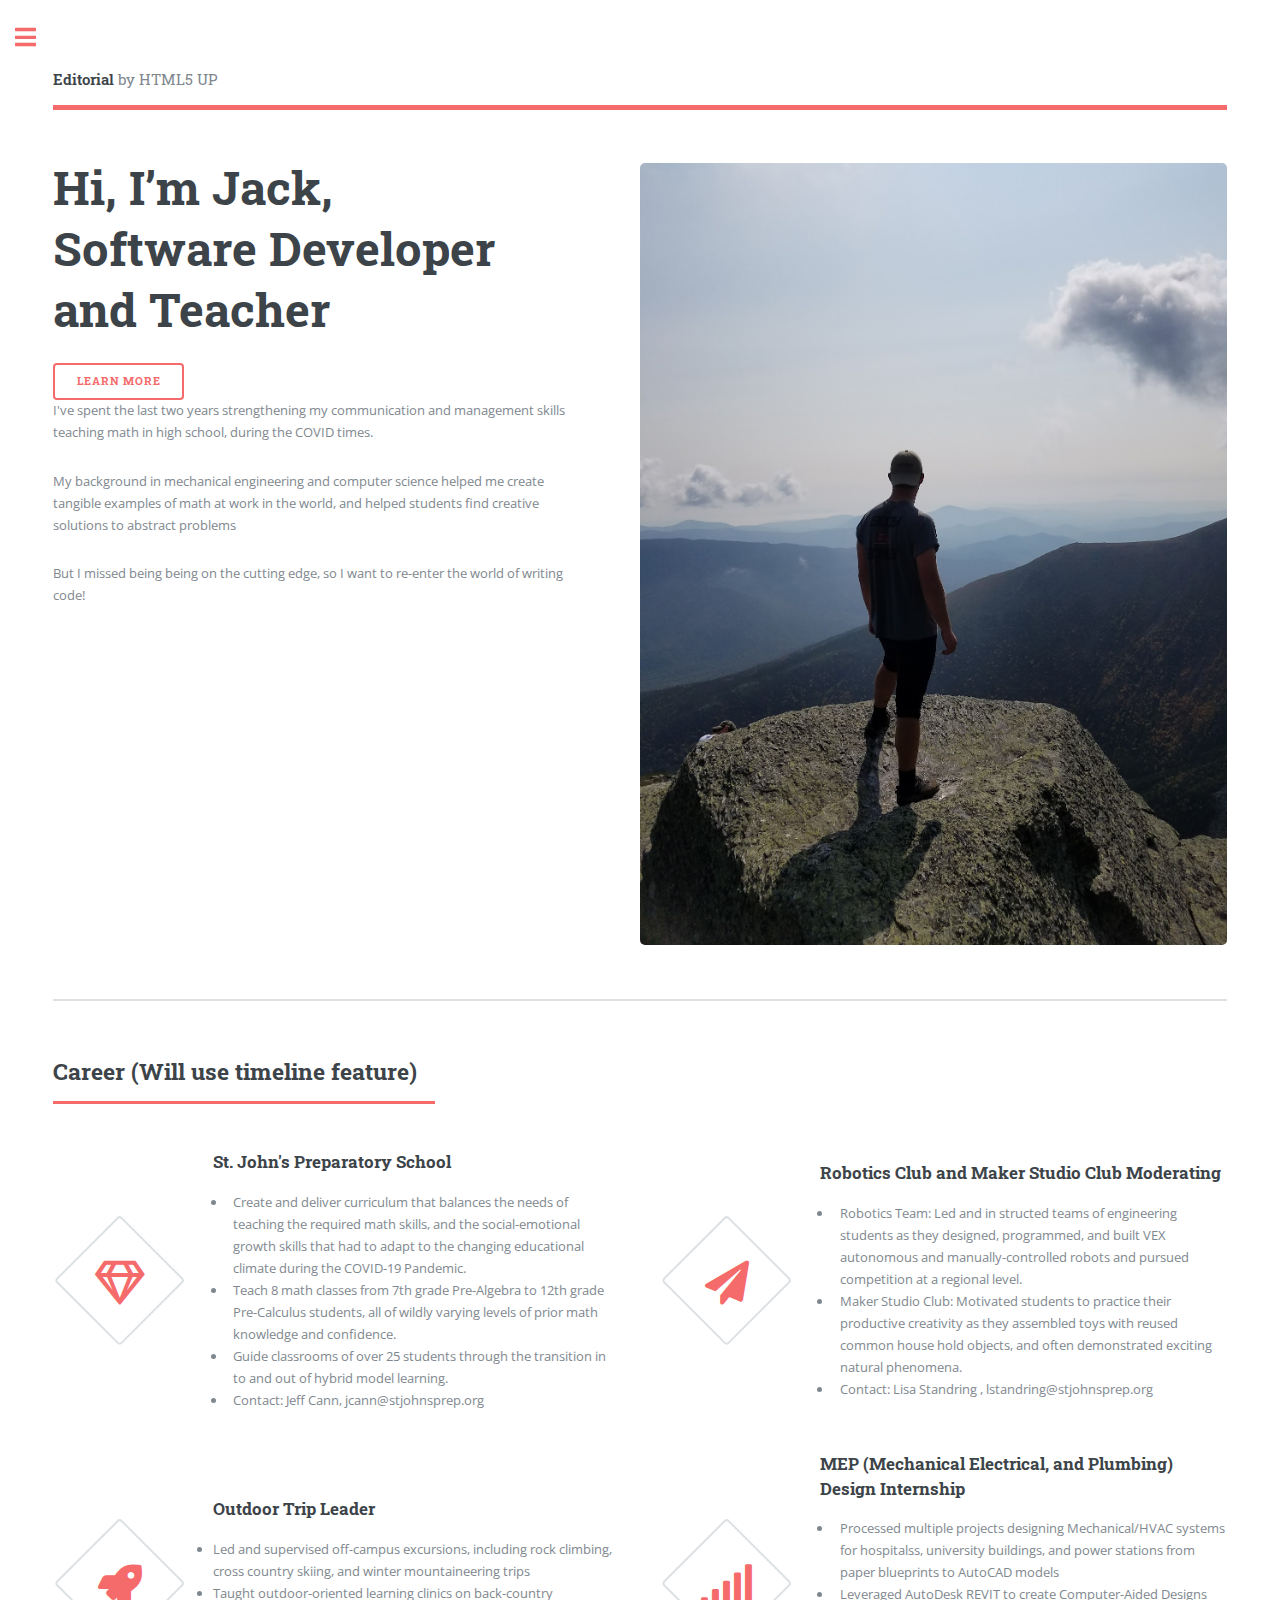
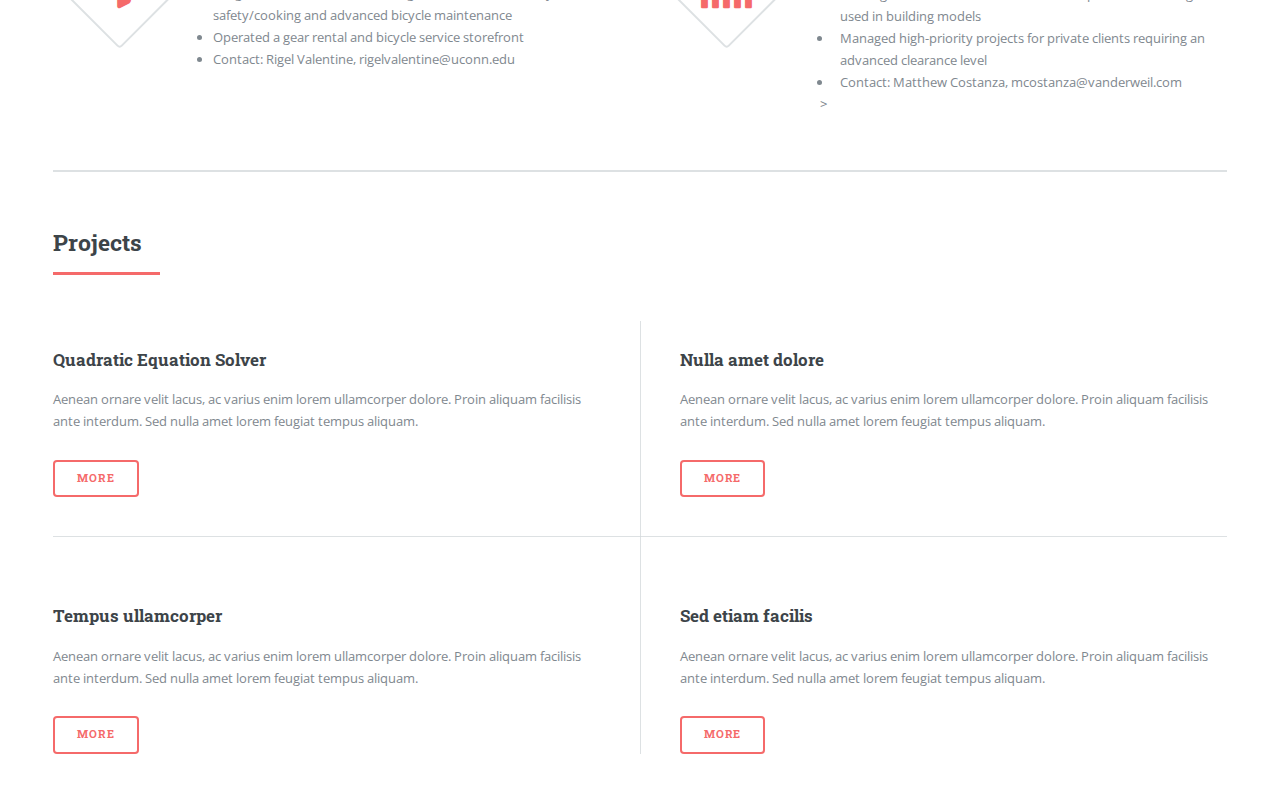
==== commit 2bd491be: "Added careers and began projects sections" ====
--- a/index.html
+++ b/index.html
@@ -19,7 +19,7 @@
 							<!-- Header -->
 								<header id="header">
 									<a href="index.html" class="logo"><strong>Editorial</strong> by HTML5 UP</a>
-									<ul class="icons">
+									<ul class="icons" hidden>
 										<li><a href="#" class="icon brands fa-twitter"><span class="label">Twitter</span></a></li>
 										<li><a href="#" class="icon brands fa-facebook-f"><span class="label">Facebook</span></a></li>
 										<li><a href="#" class="icon brands fa-snapchat-ghost"><span class="label">Snapchat</span></a></li>
@@ -32,16 +32,20 @@
 								<section id="banner">
 									<div class="content">
 										<header>
-											<h1>Hi, I’m Editorial<br />by HTML5 UP</h1>
-											<p>A free and fully responsive site template</p>
+											<h1>Hi, I’m Jack,<br />Software Developer and Teacher</h1>
 										</header>
-										<p>Aenean ornare velit lacus, ac varius enim ullamcorper eu. Proin aliquam facilisis ante interdum congue. Integer mollis, nisl amet convallis, porttitor magna ullamcorper, amet egestas mauris. Ut magna finibus nisi nec lacinia. Nam maximus erat id euismod egestas. Pellentesque sapien ac quam. Lorem ipsum dolor sit nullam.</p>
+										<a href="#" class="button big">Learn More</a>
+										<br>
+										<p>I've spent the last two years strengthening my communication and management skills teaching math in high school, during the COVID times.</p>
+
+										<p>My background in mechanical engineering and computer science helped me create tangible examples of math at work in the world, and helped students find creative solutions to abstract problems</p>
+
+										<p>But I missed being being on the cutting edge, so I want to re-enter the world of writing code!</p>
 										<ul class="actions">
-											<li><a href="#" class="button big">Learn More</a></li>
 										</ul>
 									</div>
 									<span class="image object">
-										<img src="images/pic10.jpg" alt="" />
+										<img src="/images/lions_head.jpeg" alt="" />
 									</span>
 								</section>
 
@@ -55,30 +59,46 @@
 											<span class="icon fa-gem"></span>
 											<div class="content">
 												<h3>St. John's Preparatory School</h3>
-												<p>Aenean ornare velit lacus, ac varius enim lorem ullamcorper dolore. Proin aliquam facilisis ante interdum. Sed nulla amet lorem feugiat tempus aliquam.</p>
+												<ul>
+													<li>Create and deliver curriculum that balances the needs of teaching the required math skills, and the social-emotional growth skills that had to adapt to the changing educational climate during the COVID-19 Pandemic.</li>
+													<li>Teach 8 math classes from 7th grade Pre-Algebra to 12th grade Pre-Calculus students, all of wildly varying levels of prior math knowledge and confidence.</li>
+													<li>Guide classrooms of over 25 students through the transition in to and out of hybrid model learning.</li>
+													<li>Contact: Jeff Cann, jcann@stjohnsprep.org</li>
+												</ul>
+										</article>
+										<article>
+											<span class="icon solid fa-paper-plane"></span>
+											<div class="content">
+												<h3>Robotics Club and Maker Studio Club Moderating</h3>
+												<ul>
+													<li>Robotics Team: Led and in structed teams of engineering students as they designed, programmed, and built VEX autonomous and manually-controlled robots and pursued competition at a regional level.</li>
+													<li>Maker Studio Club: Motivated students to practice their productive creativity as they assembled toys with reused common house hold objects, and often demonstrated exciting natural phenomena.</li>
+													<li>Contact: Lisa Standring , lstandring@stjohnsprep.org</li>
+												</ul>
 											</div>
 										</article>
 										<article>
-											<span class="icon solid fa-paper-plane"></span>
-											<div class="content">
-												<h3>Sapien veroeros</h3>
-												<p>Aenean ornare velit lacus, ac varius enim lorem ullamcorper dolore. Proin aliquam facilisis ante interdum. Sed nulla amet lorem feugiat tempus aliquam.</p>
+											<span class="icon solid fa-rocket"></span>
+											<div class="content">
+												<h3>Outdoor Trip Leader</h3>
+												<li>Led and supervised off-campus excursions, including rock climbing, cross country skiing, and winter mountaineering trips</li>
+												<li>Taught outdoor-oriented learning clinics on back-country safety/cooking and advanced bicycle maintenance</li>
+												<li>Operated a gear rental and bicycle service storefront</li>
+												<li>Contact: Rigel Valentine, rigelvalentine@uconn.edu</li>
 											</div>
 										</article>
 										<article>
-											<span class="icon solid fa-rocket"></span>
-											<div class="content">
-												<h3>Quam lorem ipsum</h3>
-												<p>Aenean ornare velit lacus, ac varius enim lorem ullamcorper dolore. Proin aliquam facilisis ante interdum. Sed nulla amet lorem feugiat tempus aliquam.</p>
+											<span class="icon solid fa-signal"></span>
+											<div class="content">
+												<h3>MEP (Mechanical Electrical, and Plumbing) Design Internship</h3>
+												<ul>
+													<li>Processed multiple projects designing Mechanical/HVAC systems for hospitalss, university buildings, and power stations from paper blueprints to AutoCAD models</li>
+													<li>Leveraged AutoDesk REVIT to create Computer-Aided Designs used in building models</li>
+													<li>Managed high-priority projects for private clients requiring an advanced clearance level</li>
+													<li>Contact: Matthew Costanza, mcostanza@vanderweil.com</li>
+												</ul>>
 											</div>
 										</article>
-										<article>
-											<span class="icon solid fa-signal"></span>
-											<div class="content">
-												<h3>Sed magna finibus</h3>
-												<p>Aenean ornare velit lacus, ac varius enim lorem ullamcorper dolore. Proin aliquam facilisis ante interdum. Sed nulla amet lorem feugiat tempus aliquam.</p>
-											</div>
-										</article>
 									</div>
 								</section>
 
@@ -90,7 +110,7 @@
 									<div class="posts">
 										<article>
 											<a href="#" class="image"><img src="images/pic01.jpg" alt="" /></a>
-											<h3>Interdum aenean</h3>
+											<h3>Quadratic Equation Solver</h3>
 											<p>Aenean ornare velit lacus, ac varius enim lorem ullamcorper dolore. Proin aliquam facilisis ante interdum. Sed nulla amet lorem feugiat tempus aliquam.</p>
 											<ul class="actions">
 												<li><a href="#" class="button">More</a></li>
@@ -115,22 +135,6 @@
 										<article>
 											<a href="#" class="image"><img src="images/pic04.jpg" alt="" /></a>
 											<h3>Sed etiam facilis</h3>
-											<p>Aenean ornare velit lacus, ac varius enim lorem ullamcorper dolore. Proin aliquam facilisis ante interdum. Sed nulla amet lorem feugiat tempus aliquam.</p>
-											<ul class="actions">
-												<li><a href="#" class="button">More</a></li>
-											</ul>
-										</article>
-										<article>
-											<a href="#" class="image"><img src="images/pic05.jpg" alt="" /></a>
-											<h3>Feugiat lorem aenean</h3>
-											<p>Aenean ornare velit lacus, ac varius enim lorem ullamcorper dolore. Proin aliquam facilisis ante interdum. Sed nulla amet lorem feugiat tempus aliquam.</p>
-											<ul class="actions">
-												<li><a href="#" class="button">More</a></li>
-											</ul>
-										</article>
-										<article>
-											<a href="#" class="image"><img src="images/pic06.jpg" alt="" /></a>
-											<h3>Amet varius aliquam</h3>
 											<p>Aenean ornare velit lacus, ac varius enim lorem ullamcorper dolore. Proin aliquam facilisis ante interdum. Sed nulla amet lorem feugiat tempus aliquam.</p>
 											<ul class="actions">
 												<li><a href="#" class="button">More</a></li>
@@ -211,12 +215,10 @@
 									<header class="major">
 										<h2>Get in touch with me</h2>
 									</header>
-									<p>Sed varius enim lorem ullamcorper dolore aliquam aenean ornare velit lacus, ac varius enim lorem ullamcorper dolore. Proin sed aliquam facilisis ante interdum. Sed nulla amet lorem feugiat tempus aliquam.</p>
 									<ul class="contact">
 										<li class="icon solid fa-envelope"><a href="#">pashayanjack@gmail.com</a></li>
 										<li class="icon solid fa-phone">(978) 729-8118</li>
-										<li class="icon solid fa-home">82 Ossipee St Somerville, MA 02144<br />
-										Nashville, TN 00000-0000</li>
+										<li class="icon solid fa-home">82 Ossipee St Somerville, MA 02144<li/>
 									</ul>
 								</section>
 
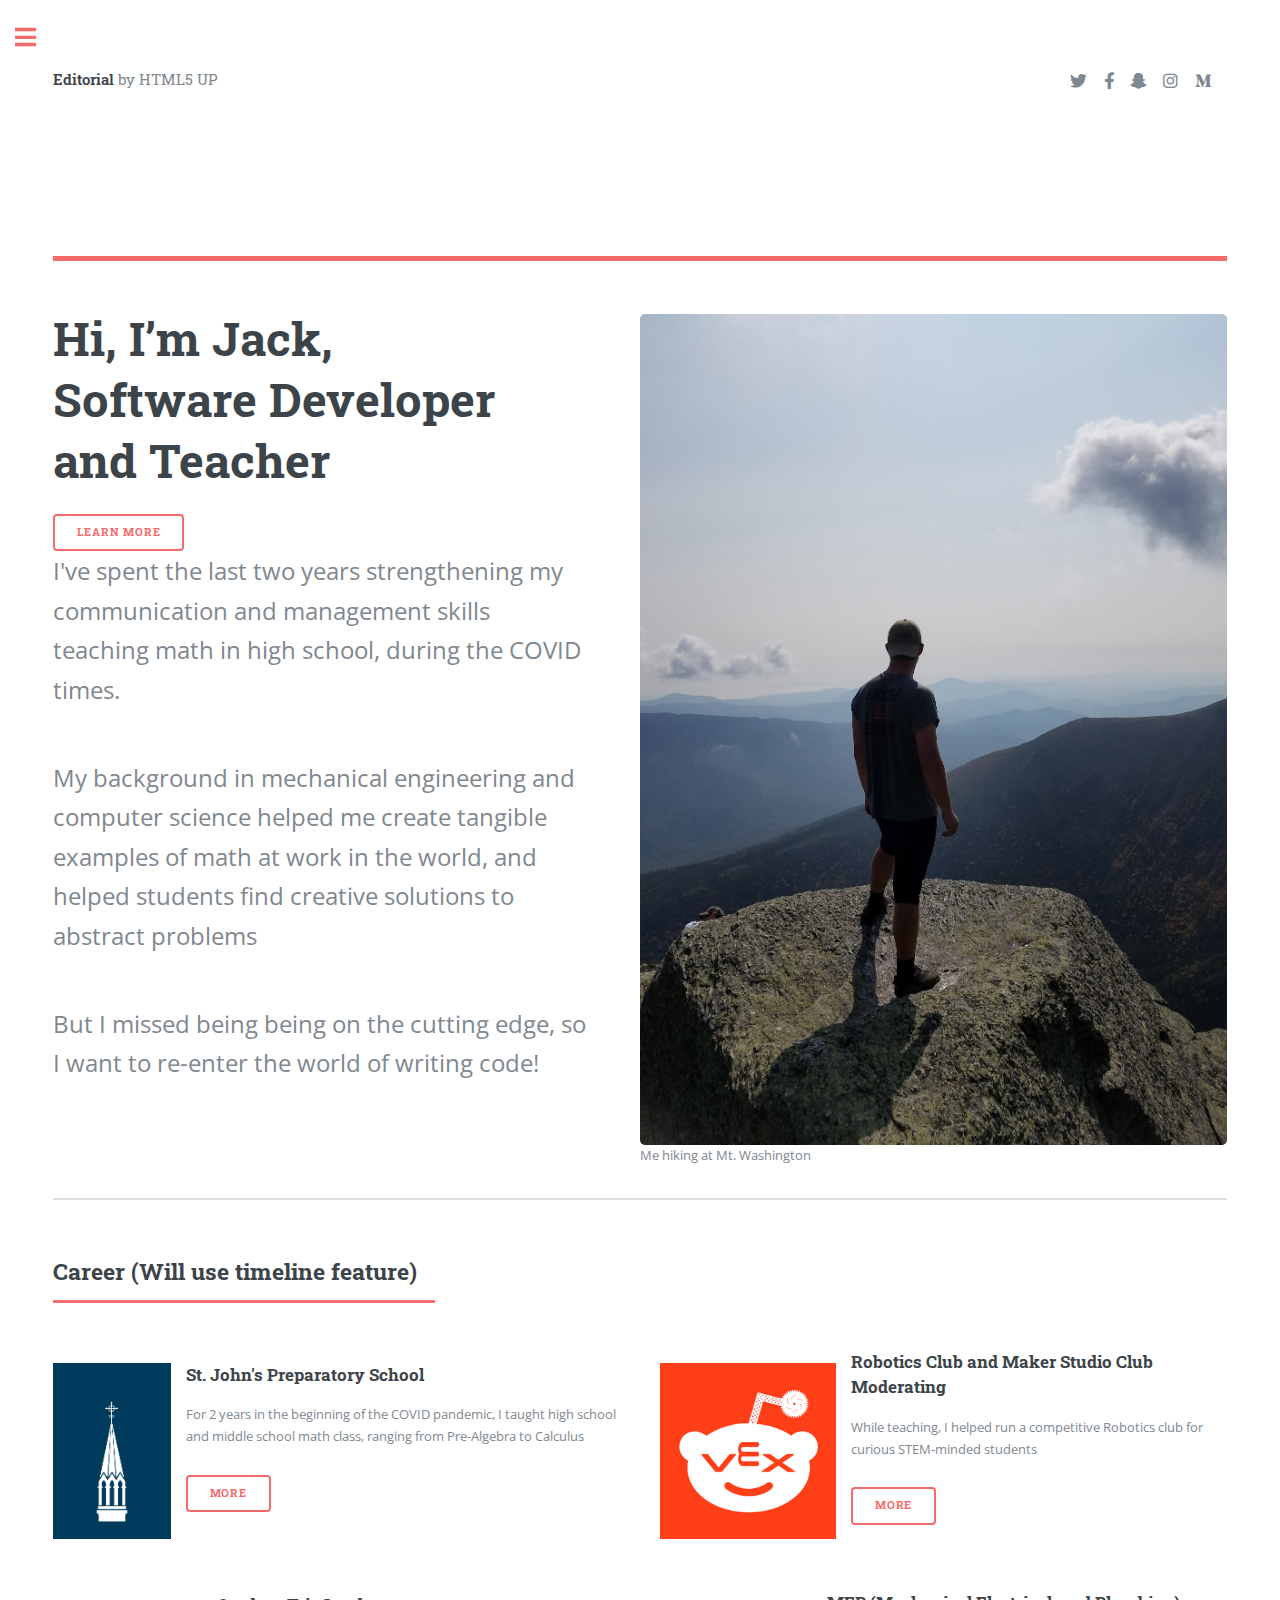
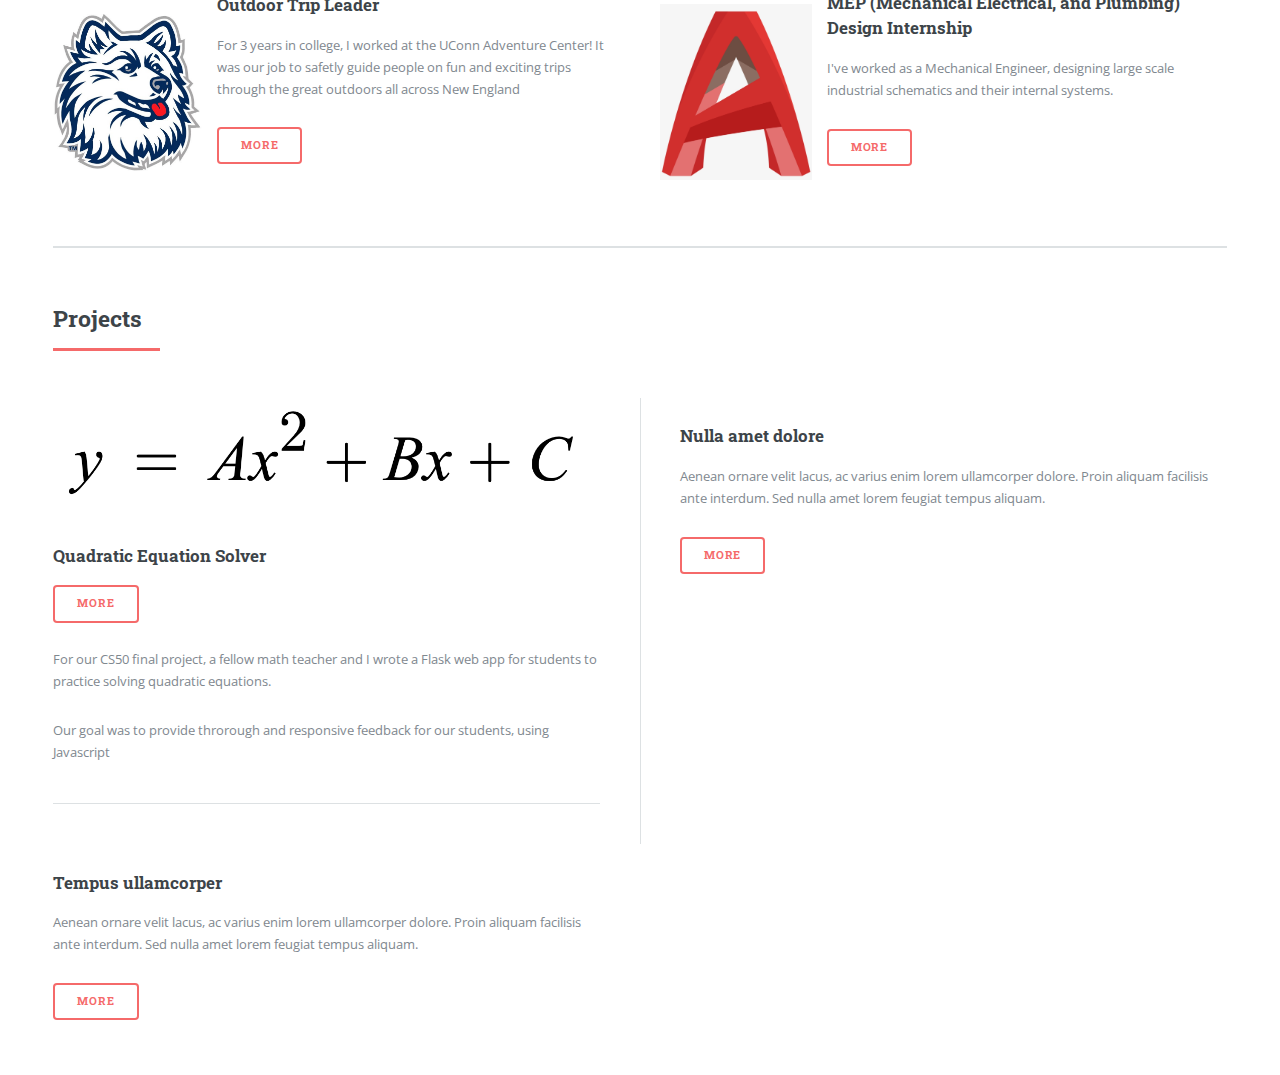
==== commit 9d2d8a96: "Added details about careers and CS50 Project" ====
--- a/index.html
+++ b/index.html
@@ -36,16 +36,17 @@
 										</header>
 										<a href="#" class="button big">Learn More</a>
 										<br>
-										<p>I've spent the last two years strengthening my communication and management skills teaching math in high school, during the COVID times.</p>
-
-										<p>My background in mechanical engineering and computer science helped me create tangible examples of math at work in the world, and helped students find creative solutions to abstract problems</p>
-
-										<p>But I missed being being on the cutting edge, so I want to re-enter the world of writing code!</p>
+										<div class="bio">
+											<p>I've spent the last two years strengthening my communication and management skills teaching math in high school, during the COVID times.</p>
+											<p>My background in mechanical engineering and computer science helped me create tangible examples of math at work in the world, and helped students find creative solutions to abstract problems</p>
+											<p>But I missed being being on the cutting edge, so I want to re-enter the world of writing code!</p>
+										</div>
 										<ul class="actions">
 										</ul>
 									</div>
 									<span class="image object">
-										<img src="/images/lions_head.jpeg" alt="" />
+										<img src="./images/lions_head.jpeg" alt="A picture of me hiking at Mt. Washington" />
+										<p>Me hiking at Mt. Washington</p>
 									</span>
 								</section>
 
@@ -56,10 +57,14 @@
 									</header>
 									<div class="features">
 										<article>
-											<span class="icon fa-gem"></span>
+											<img src="images/spire.jpg" alt="SJP spire" class="icons">
 											<div class="content">
 												<h3>St. John's Preparatory School</h3>
-												<ul>
+												<p>For 2 years in the beginning of the COVID pandemic, I taught high school and middle school math class, ranging from Pre-Algebra to Calculus</p>
+												<ul class="actions">
+													<li><a href="#" class="button">More</a></li>
+												</ul>
+												<ul hidden>
 													<li>Create and deliver curriculum that balances the needs of teaching the required math skills, and the social-emotional growth skills that had to adapt to the changing educational climate during the COVID-19 Pandemic.</li>
 													<li>Teach 8 math classes from 7th grade Pre-Algebra to 12th grade Pre-Calculus students, all of wildly varying levels of prior math knowledge and confidence.</li>
 													<li>Guide classrooms of over 25 students through the transition in to and out of hybrid model learning.</li>
@@ -67,10 +72,14 @@
 												</ul>
 										</article>
 										<article>
-											<span class="icon solid fa-paper-plane"></span>
+											<img src="images/vex.png" alt="Vex Robitics Icon" class="icons">
 											<div class="content">
 												<h3>Robotics Club and Maker Studio Club Moderating</h3>
-												<ul>
+												<p>While teaching, I helped run a competitive Robotics club for curious STEM-minded students</p>
+												<ul class="actions">
+													<li><a href="#" class="button">More</a></li>
+												</ul>
+												<ul hidden>
 													<li>Robotics Team: Led and in structed teams of engineering students as they designed, programmed, and built VEX autonomous and manually-controlled robots and pursued competition at a regional level.</li>
 													<li>Maker Studio Club: Motivated students to practice their productive creativity as they assembled toys with reused common house hold objects, and often demonstrated exciting natural phenomena.</li>
 													<li>Contact: Lisa Standring , lstandring@stjohnsprep.org</li>
@@ -78,25 +87,35 @@
 											</div>
 										</article>
 										<article>
-											<span class="icon solid fa-rocket"></span>
+											<img src="images/husky.jpg" alt="UConn Husky" class="icons">
 											<div class="content">
 												<h3>Outdoor Trip Leader</h3>
-												<li>Led and supervised off-campus excursions, including rock climbing, cross country skiing, and winter mountaineering trips</li>
-												<li>Taught outdoor-oriented learning clinics on back-country safety/cooking and advanced bicycle maintenance</li>
-												<li>Operated a gear rental and bicycle service storefront</li>
-												<li>Contact: Rigel Valentine, rigelvalentine@uconn.edu</li>
+												<p>For 3 years in college, I worked at the UConn Adventure Center! It was our job to safetly guide people on fun and exciting trips through the great outdoors all across New England</p>
+												<ul class="actions">
+													<li><a href="#" class="button">More</a></li>
+												</ul>
+												<ul hidden>
+													<li>Led and supervised off-campus excursions, including rock climbing, cross country skiing, and winter mountaineering trips</li>
+													<li>Taught outdoor-oriented learning clinics on back-country safety/cooking and advanced bicycle maintenance</li>
+													<li>Operated a gear rental and bicycle service storefront</li>
+													<li>Contact: Rigel Valentine, rigelvalentine@uconn.edu</li>
+												</ul>
 											</div>
 										</article>
 										<article>
-											<span class="icon solid fa-signal"></span>
+											<img src="images/cad.png" alt="AutoCAD" class="icons" >
 											<div class="content">
 												<h3>MEP (Mechanical Electrical, and Plumbing) Design Internship</h3>
-												<ul>
+												<p>I've worked as a Mechanical Engineer, designing large scale industrial schematics and their internal systems.</p>
+												<ul class="actions">
+													<li><a href="#" class="button">More</a></li>
+												</ul>
+												<ul hidden>
 													<li>Processed multiple projects designing Mechanical/HVAC systems for hospitalss, university buildings, and power stations from paper blueprints to AutoCAD models</li>
 													<li>Leveraged AutoDesk REVIT to create Computer-Aided Designs used in building models</li>
 													<li>Managed high-priority projects for private clients requiring an advanced clearance level</li>
 													<li>Contact: Matthew Costanza, mcostanza@vanderweil.com</li>
-												</ul>>
+												</ul>
 											</div>
 										</article>
 									</div>
@@ -109,12 +128,13 @@
 									</header>
 									<div class="posts">
 										<article>
-											<a href="#" class="image"><img src="images/pic01.jpg" alt="" /></a>
+											<a href="https://quadratic-eq-solver-app.herokuapp.com/" class="image"><img src="images/quadraticEQs.png" alt="" /></a>
 											<h3>Quadratic Equation Solver</h3>
-											<p>Aenean ornare velit lacus, ac varius enim lorem ullamcorper dolore. Proin aliquam facilisis ante interdum. Sed nulla amet lorem feugiat tempus aliquam.</p>
 											<ul class="actions">
 												<li><a href="#" class="button">More</a></li>
 											</ul>
+											<p>For our CS50 final project, a fellow math teacher and I wrote a Flask web app for students to practice solving quadratic equations.</p>
+											<p>Our goal was to provide throrough and responsive feedback for our students, using Javascript</p>
 										</article>
 										<article>
 											<a href="#" class="image"><img src="images/pic02.jpg" alt="" /></a>
@@ -132,14 +152,6 @@
 												<li><a href="#" class="button">More</a></li>
 											</ul>
 										</article>
-										<article>
-											<a href="#" class="image"><img src="images/pic04.jpg" alt="" /></a>
-											<h3>Sed etiam facilis</h3>
-											<p>Aenean ornare velit lacus, ac varius enim lorem ullamcorper dolore. Proin aliquam facilisis ante interdum. Sed nulla amet lorem feugiat tempus aliquam.</p>
-											<ul class="actions">
-												<li><a href="#" class="button">More</a></li>
-											</ul>
-										</article>
 									</div>
 								</section>
 
@@ -150,65 +162,49 @@
 					<div id="sidebar">
 						<div class="inner">
 
-							<!-- Search -->
-								<section id="search" class="alt">
-									<form method="post" action="#">
-										<input type="text" name="query" id="query" placeholder="Search" />
-									</form>
-								</section>
-
 							<!-- Menu -->
 								<nav id="menu">
 									<header class="major">
 										<h2>Menu</h2>
 									</header>
 									<ul>
-										<li><a href="index.html">Homepage</a></li>
-										<li><a href="generic.html">Generic</a></li>
+										<li><a href="index.html">Bio</a></li>
+										<li><a href="#">Careers</a></li>
 										<li>
-											<span class="opener">Submenu</span>
+											<span class="opener">Projects</span>
 											<ul>
-												<li><a href="#">Lorem Dolor</a></li>
-												<li><a href="#">Ipsum Adipiscing</a></li>
+												<li><a href="https://quadratic-eq-solver-app.herokuapp.com/">Quadratic Equation Solver</a></li>
+												<li><a href="#">TBD</a></li>
 											</ul>
 										</li>
-										<li><a href="#">Etiam Dolore</a></li>
-										<li><a href="#">Adipiscing</a></li>
-										<li>
-											<span class="opener">Another Submenu</span>
-											<ul>
-												<li><a href="#">Lorem Dolor</a></li>
-												<li><a href="#">Ipsum Adipiscing</a></li>
-											</ul>
-										</li>
-										<li><a href="#">Maximus Erat</a></li>
-										<li><a href="#">Sapien Mauris</a></li>
 									</ul>
 								</nav>
 
 							<!-- Section -->
-								<section>
-									<header class="major">
-										<h2>Ante interdum</h2>
-									</header>
-									<div class="mini-posts">
-										<article>
-											<a href="#" class="image"><img src="images/pic07.jpg" alt="" /></a>
-											<p>Aenean ornare velit lacus, ac varius enim lorem ullamcorper dolore aliquam.</p>
-										</article>
-										<article>
-											<a href="#" class="image"><img src="images/pic08.jpg" alt="" /></a>
-											<p>Aenean ornare velit lacus, ac varius enim lorem ullamcorper dolore aliquam.</p>
-										</article>
-										<article>
-											<a href="#" class="image"><img src="images/pic09.jpg" alt="" /></a>
-											<p>Aenean ornare velit lacus, ac varius enim lorem ullamcorper dolore aliquam.</p>
-										</article>
-									</div>
-									<ul class="actions">
-										<li><a href="#" class="button">More</a></li>
-									</ul>
-								</section>
+								<div hidden>
+									<section>
+										<header class="major">
+											<h2>Ante interdum</h2>
+										</header>
+										<div class="mini-posts">
+											<article>
+												<a href="#" class="image"><img src="images/pic07.jpg" alt="" /></a>
+												<p>Aenean ornare velit lacus, ac varius enim lorem ullamcorper dolore aliquam.</p>
+											</article>
+											<article>
+												<a href="#" class="image"><img src="images/pic08.jpg" alt="" /></a>
+												<p>Aenean ornare velit lacus, ac varius enim lorem ullamcorper dolore aliquam.</p>
+											</article>
+											<article>
+												<a href="#" class="image"><img src="images/pic09.jpg" alt="" /></a>
+												<p>Aenean ornare velit lacus, ac varius enim lorem ullamcorper dolore aliquam.</p>
+											</article>
+										</div>
+										<ul class="actions">
+											<li><a href="#" class="button">More</a></li>
+										</ul>
+									</section>
+								</div>
 
 							<!-- Section -->
 								<section>
--- a/assets/css/main.css
+++ b/assets/css/main.css
@@ -2278,4 +2278,14 @@
 
 .list {
   list-style: none;
+}
+
+.bio {
+  font-size: 1.5rem;
+}
+
+.icons {
+  height: 11rem;
+  display: inline-block;
+  margin-right: 15px;
 }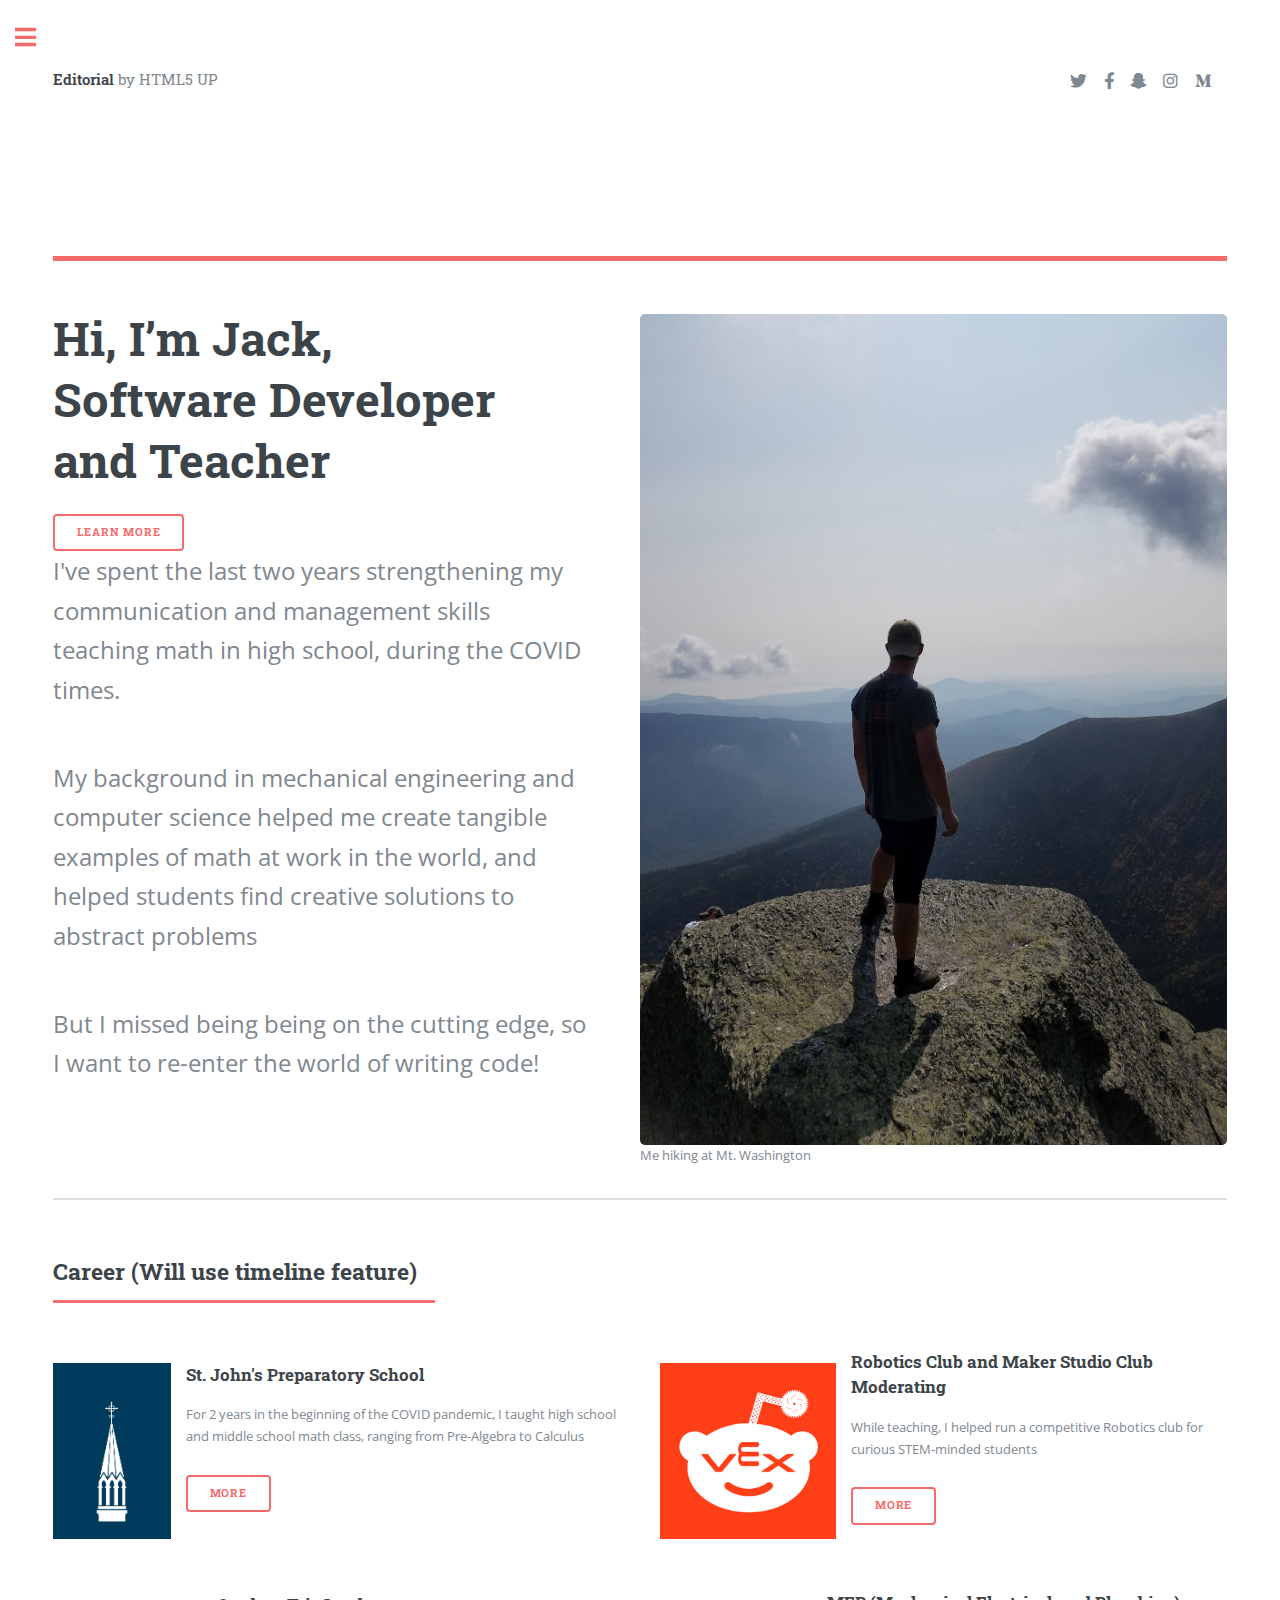
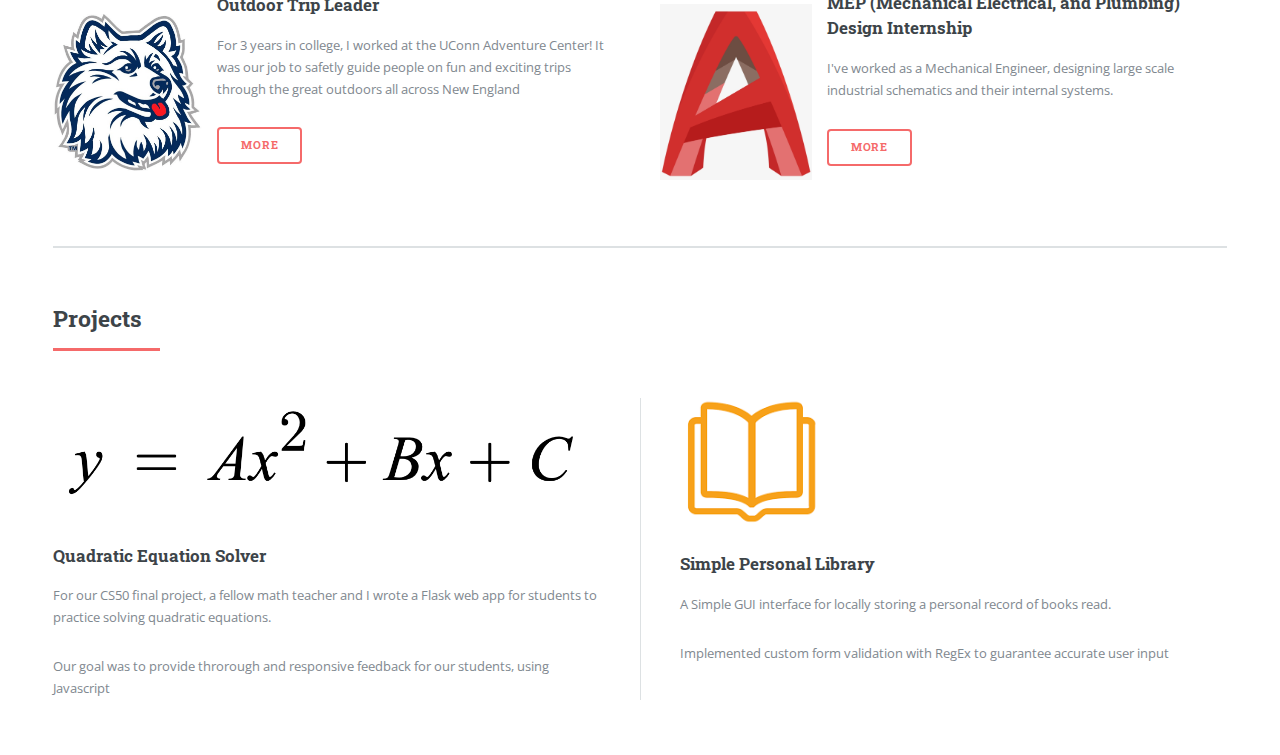
==== commit 0c5f9679: "Added project info" ====
--- a/index.html
+++ b/index.html
@@ -130,28 +130,23 @@
 										<article>
 											<a href="https://quadratic-eq-solver-app.herokuapp.com/" class="image"><img src="images/quadraticEQs.png" alt="" /></a>
 											<h3>Quadratic Equation Solver</h3>
-											<ul class="actions">
+											<!-- <ul class="actions">
 												<li><a href="#" class="button">More</a></li>
-											</ul>
+											</ul> -->
 											<p>For our CS50 final project, a fellow math teacher and I wrote a Flask web app for students to practice solving quadratic equations.</p>
 											<p>Our goal was to provide throrough and responsive feedback for our students, using Javascript</p>
 										</article>
 										<article>
-											<a href="#" class="image"><img src="images/pic02.jpg" alt="" /></a>
-											<h3>Nulla amet dolore</h3>
-											<p>Aenean ornare velit lacus, ac varius enim lorem ullamcorper dolore. Proin aliquam facilisis ante interdum. Sed nulla amet lorem feugiat tempus aliquam.</p>
-											<ul class="actions">
+											<a href="Simple Personal Library " class="image"><img src="images/library.png" alt="" style="height: 8rem; width: auto"/></a>
+											<h3>Simple Personal Library </h3>
+											<!-- <ul class="actions">
 												<li><a href="#" class="button">More</a></li>
-											</ul>
-										</article>
-										<article>
-											<a href="#" class="image"><img src="images/pic03.jpg" alt="" /></a>
-											<h3>Tempus ullamcorper</h3>
-											<p>Aenean ornare velit lacus, ac varius enim lorem ullamcorper dolore. Proin aliquam facilisis ante interdum. Sed nulla amet lorem feugiat tempus aliquam.</p>
-											<ul class="actions">
-												<li><a href="#" class="button">More</a></li>
-											</ul>
-										</article>
+											</ul> -->
+											<p>A Simple GUI interface for locally storing a personal record of books read.</p>
+											<p>Implemented custom form validation with RegEx to guarantee accurate user input</p>
+											
+										</article>
+										
 									</div>
 								</section>
 
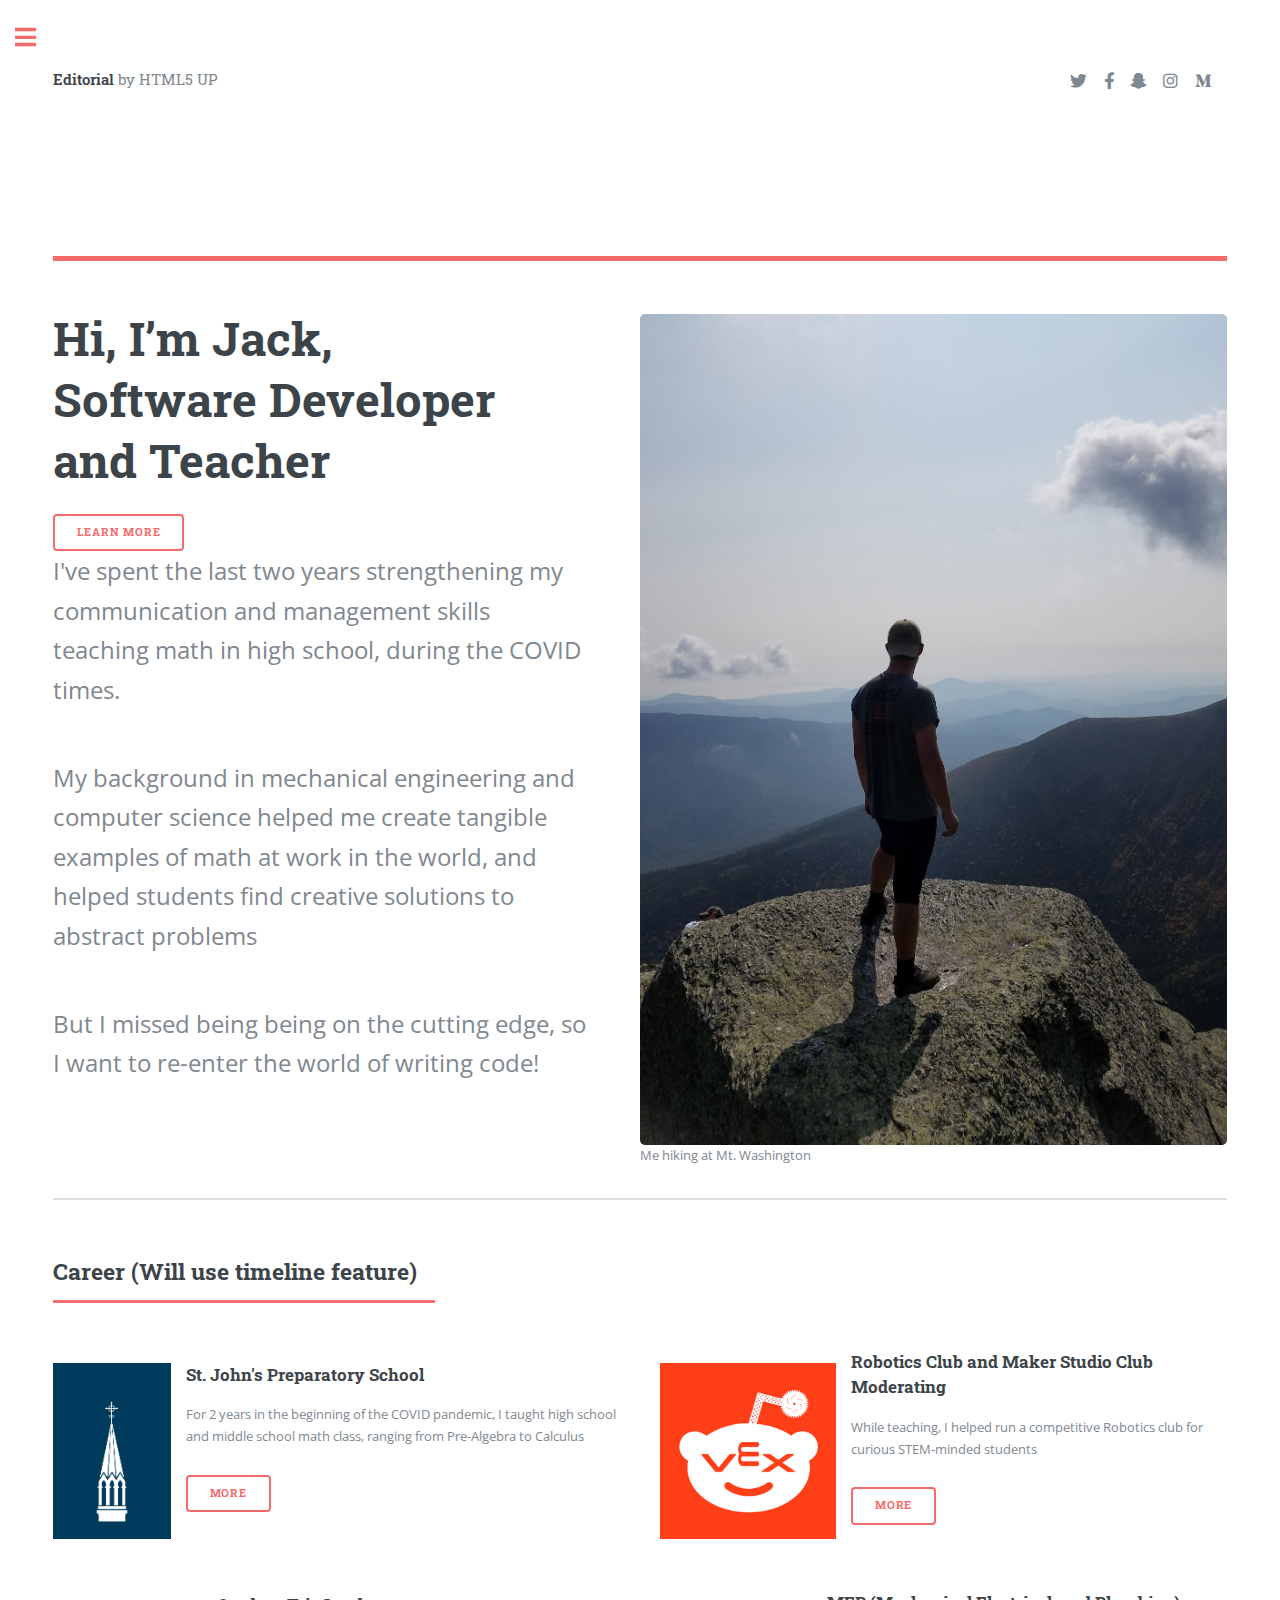
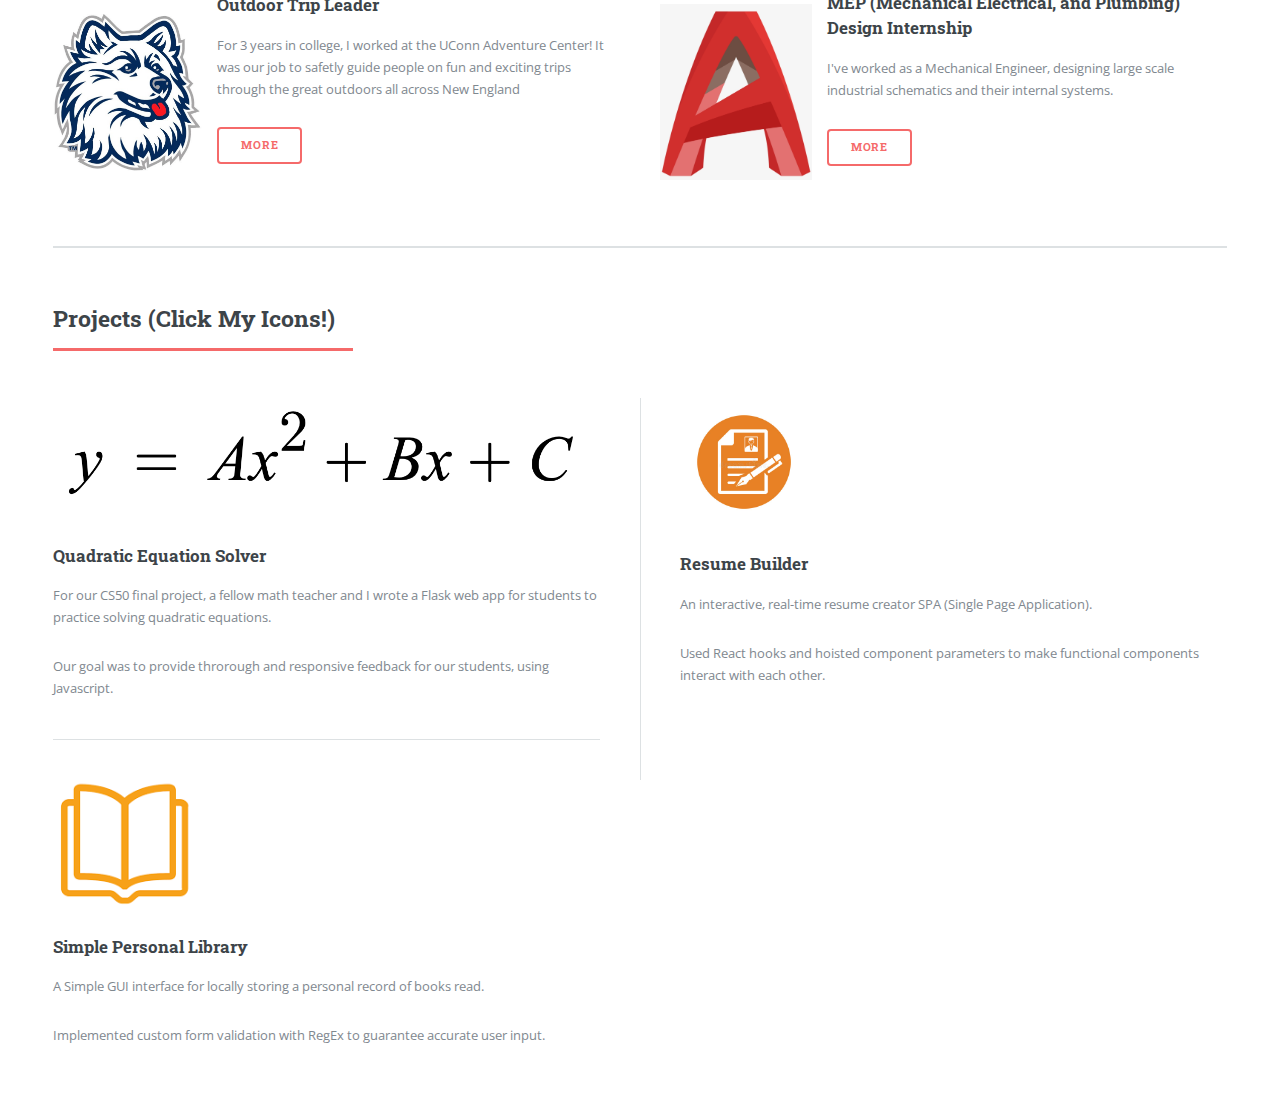
==== commit 8bd72bba: "added resume builder proj" ====
--- a/index.html
+++ b/index.html
@@ -124,7 +124,7 @@
 							<!-- Section -->
 								<section>
 									<header class="major">
-										<h2>Projects</h2>
+										<h2>Projects (Click My Icons!)</h2>
 									</header>
 									<div class="posts">
 										<article>
@@ -134,16 +134,20 @@
 												<li><a href="#" class="button">More</a></li>
 											</ul> -->
 											<p>For our CS50 final project, a fellow math teacher and I wrote a Flask web app for students to practice solving quadratic equations.</p>
-											<p>Our goal was to provide throrough and responsive feedback for our students, using Javascript</p>
+											<p>Our goal was to provide throrough and responsive feedback for our students, using Javascript.</p>
+										</article>
+										<article>
+											<a href="https://jackberrypassionfruit.github.io/top12-cv-project/" class="image"><img src="images/resume_icon.jpg" alt="" style="height: 8rem; width: auto"/></a>
+											<h3>Resume Builder </h3>
+											<p>An interactive, real-time resume creator SPA (Single Page Application).</p>
+											<p>Used React hooks and hoisted component parameters to make functional components interact with each other.</p>
+											
 										</article>
 										<article>
 											<a href="Simple Personal Library " class="image"><img src="images/library.png" alt="" style="height: 8rem; width: auto"/></a>
 											<h3>Simple Personal Library </h3>
-											<!-- <ul class="actions">
-												<li><a href="#" class="button">More</a></li>
-											</ul> -->
 											<p>A Simple GUI interface for locally storing a personal record of books read.</p>
-											<p>Implemented custom form validation with RegEx to guarantee accurate user input</p>
+											<p>Implemented custom form validation with RegEx to guarantee accurate user input.</p>
 											
 										</article>
 										
